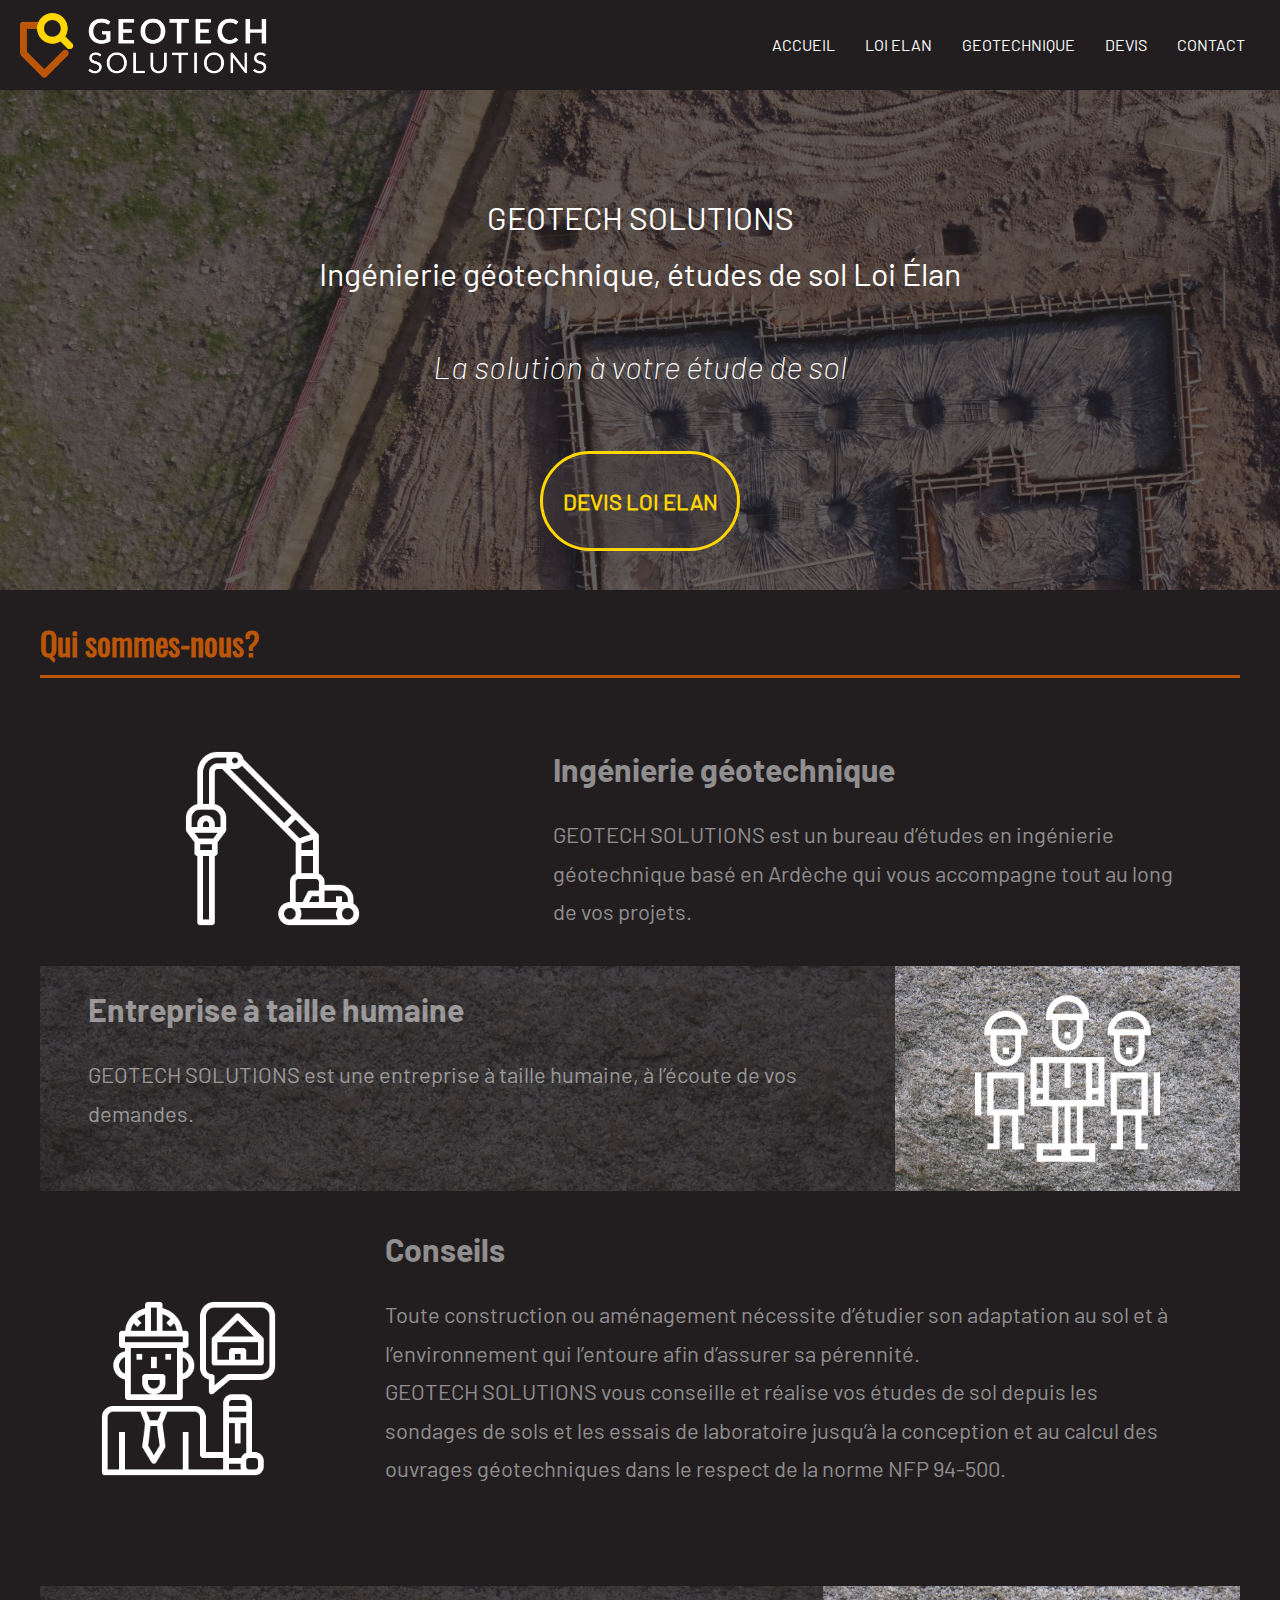
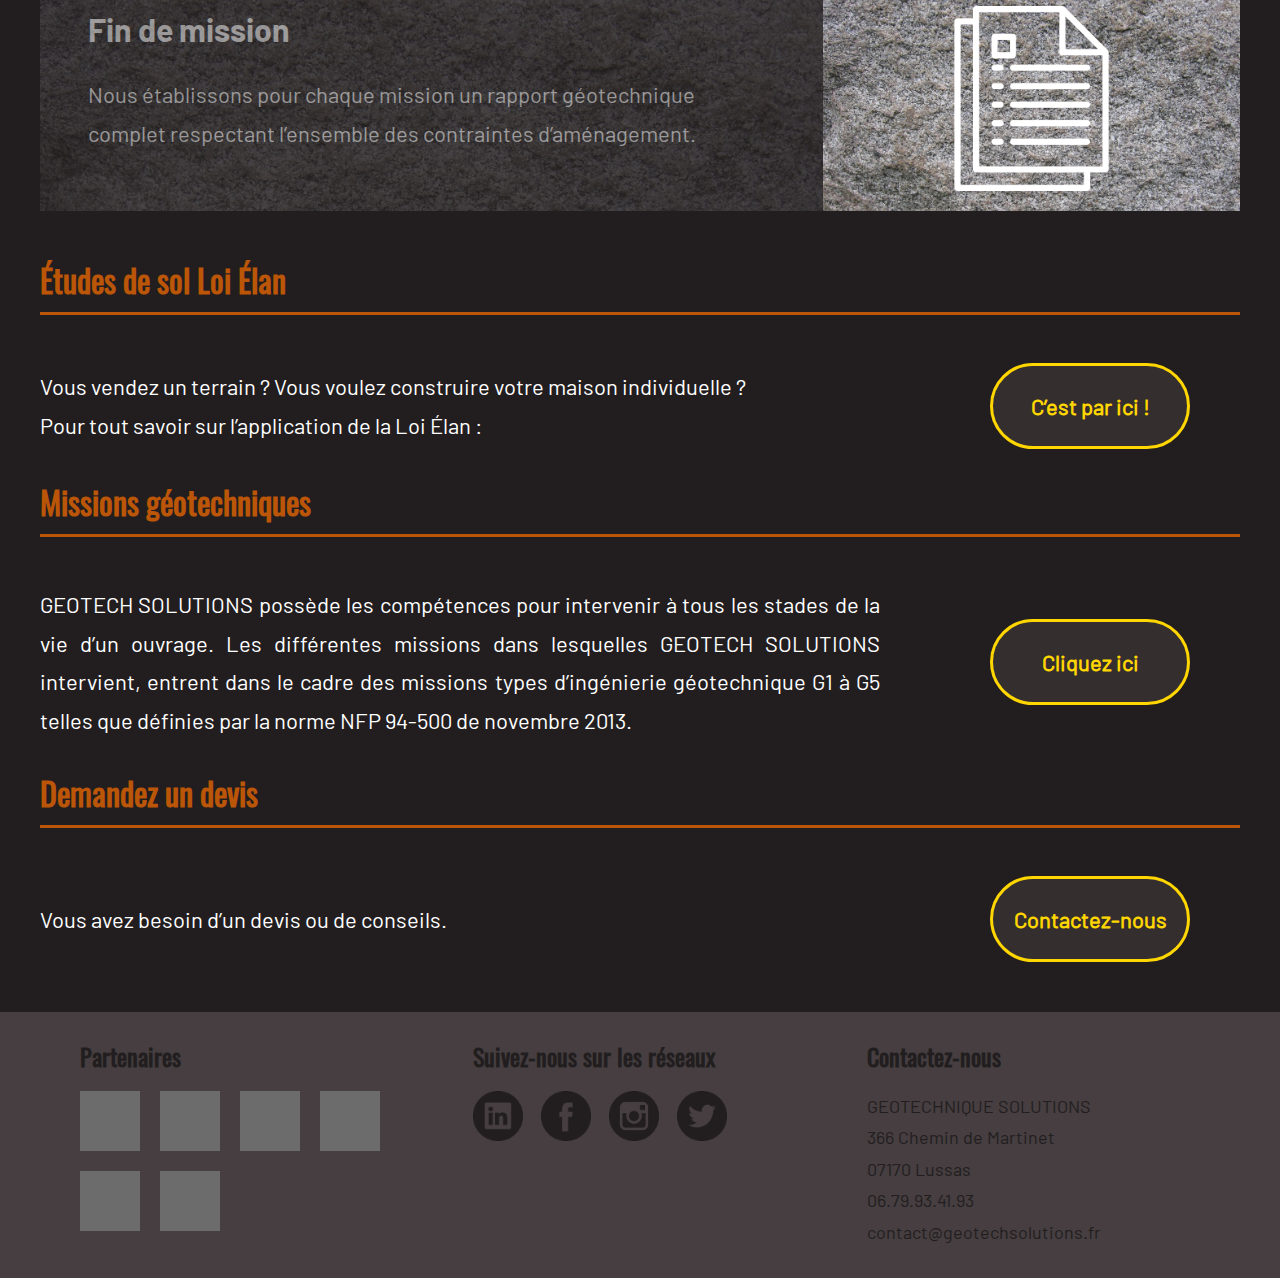
==== index.html @ 9cc326eb "Add files via upload" ====
<!DOCTYPE html>
<html lang=fr>
    <head>
        <meta charset="utf-8" />
        <title>Geotech Solutions</title>
        <link rel="shortcut icon" type="image/ico" href="images/favicon.ico"/>
        <link rel="stylesheet" type="text/css" href="css/style.css"/>
    </head>

    <body>
        <header class="header">
            <div class="header__logo">
                <a href=index.html>
                    <img src="images/logo.png" alt="Logo de la société"/>
                </a>
            </div>
            <nav class="header__menu">
                <ul>
                    <li><a href=index.html>ACCUEIL</a></li>
                    <li><a href="#">LOI ELAN</a></li>
                    <li><a href="#">GEOTECHNIQUE</a></li>
                    <li><a href=devis.html>DEVIS</a></li>
                    <li><a href=contact.html>CONTACT</a></li>
                </ul>
            </nav>
        </header>
        <div class="banniere">
            <div class="banniere__mission">GEOTECH SOLUTIONS</br>Ingénierie géotechnique, études de sol Loi Élan</div>
            <div class="banniere__slogan">
                La solution à votre étude de sol
            </div>
            <div class="banniere__CTA">
                <a href="devisparticuliers.html">
                    <p class="button">DEVIS LOI ELAN</p>
                </a>
            </div>
        </div>
        <section>
            <h1>Qui sommes-nous?</h1>
            <div class='trait'></hr></div>
            <div class="textd ligne1">
                <div class="icon1">
                    <img src="images/sondage.png" alt="icone sondage" class="icon">
                </div>
                <div class="textd__text">
                    <h2>Ingénierie géotechnique</h2>
                    <p>
                        GEOTECH SOLUTIONS est un bureau d’études en ingénierie géotechnique basé en Ardèche qui vous accompagne tout au long de vos projets.
                    </p>
                </div>
            </div>

            <div class="textg ligne2">
                <div class="icon2">
                    <img src="images/equipe.png" alt="icone équipe"/>
                </div>
                <div class="textg__text">
                    <h2>Entreprise à taille humaine</h2>
                    <p>
                        GEOTECH SOLUTIONS est une entreprise à taille humaine, à l’écoute de vos demandes.
                    </p>
                </div>
            </div>

            <div class="textd ligne3">
                <div class="icon3">
                    <img src="images/conseil.png" alt="icone ingénieur conseil"/>
                </div>
                <div class="textd__text">
                    <h2>Conseils</h2>
                    <p>Toute construction ou aménagement nécessite d’étudier son adaptation au sol et à l’environnement qui l’entoure afin d’assurer sa pérennité.<br>GEOTECH SOLUTIONS vous conseille et réalise vos études de sol depuis les sondages de sols et les essais de laboratoire jusqu’à la conception et au calcul des ouvrages géotechniques dans le respect de la norme NFP 94-500.
                    </p>
                </div>
            </div>

            <div class="textg ligne4">
                <div class="icon4">
                    <img src="images/rapport.png" alt="icone rapport"/>
                </div>
                <div class="textg__text">
                    <h2>Fin de mission</h2>
                    <p>
                        Nous établissons pour chaque mission un rapport géotechnique complet respectant l’ensemble des contraintes d’aménagement.
                    </p>
                </div>
            </div>
        </section>

        <section>
            <h1>Études de sol Loi Élan</h1>
            <div class='trait'></hr></div>
            <div class="textaccueil">
                <p>Vous vendez un terrain ? Vous voulez construire votre maison individuelle ?<br>Pour tout savoir sur l’application de la Loi Élan :</p>
                <p><span>C’est par ici !</span></p>
            </div>
        </section>

        <section>
            <h1>Missions géotechniques</h1>
            <div class='trait'></hr></div>
            <div class="textaccueil">
                <p>GEOTECH SOLUTIONS possède les compétences pour intervenir à tous les stades de la vie d’un ouvrage. Les différentes missions dans lesquelles GEOTECH SOLUTIONS intervient, entrent dans le cadre des missions types d’ingénierie géotechnique G1 à G5 telles que définies par la norme NFP 94-500 de novembre 2013.</p>
                <p><span>Cliquez ici</span></p>
            </div>
        </section>

        <section>
            <h1>Demandez un devis</h1>
            <div class='trait'></hr></div>
            <div class="textaccueil">
                <p>Vous avez besoin d’un devis ou de conseils.</p>
                <p><span>Contactez-nous </span></p>
            </div>
        </section>

        <footer>
            <div class="partenaires">
                <h3>Partenaires</h3>
                <div class="partenaires__logos">
                    <img src="images/ent.png">
                    <img src="images/ent.png">
                    <img src="images/ent.png">
                    <img src="images/ent.png">
                    <img src="images/ent.png">
                    <img src="images/ent.png">
                </div>
            </div>
            <div class="reseaux">
                <h3>Suivez-nous sur les réseaux</h3>
                <div class="reseaux__logos">
                    <img src="images/linkedin.png">
                    <img src="images/facebook.png">
                    <img src="images/instagram.png">
                    <img src="images/twitter.png">
                </div>
            </div>
            <div class="contactez">
                <h3>Contactez-nous</h3>
                <div class="contactez__text">
                    <p>GEOTECHNIQUE SOLUTIONS<br>
                        366 Chemin de Martinet<br>
                        07170 Lussas<br>
                        06.79.93.41.93<br>
                        contact@geotechsolutions.fr<br></p>
                </div>
            </div>
        </footer>

    </body>
</html>
---- css/style.css ----
* {
  box-sizing: border-box;
}

body {
  background-color: #221E1F;
  margin: 0px;
  font-size: 1.2rem;
}

section {
  width: 1200px;
  margin: auto;
}

@font-face {
  font-family: "barlow";
  src: url("../fonts/barlow-regular.eot");
  src: url("../fonts/barlow-regular.eot?#iefix") format("embedded-opentype"), url("../fonts/barlow-regular.ttf") format("truetype"), url("../fonts/barlow-regular.woff2") format("woff2");
  font-weight: normal;
  font-style: normal;
}
@font-face {
  font-family: "barlowitalic";
  src: url("../fonts/barlow-regularitalic.eot");
  src: url("../fonts/barlow-regularitalic.eot?#iefix") format("embedded-opentype"), url("../fonts/barlow-regularitalic.ttf") format("truetype"), url("../fonts/barlow-regularitalic.woff2") format("woff2");
  font-weight: normal;
  font-style: italic;
}
@font-face {
  font-family: "barlowbold";
  src: url("../fonts/barlow-bold.eot");
  src: url("../fonts/barlow-bold.eot?#iefix") format("embedded-opentype"), url("../fonts/barlow-bold.ttf") format("truetype"), url("../fonts/barlow-bold.woff2") format("woff2");
  font-weight: bold;
  font-style: normal;
}
@font-face {
  font-family: "barlowbolditalic";
  src: url("../fonts/barlow-bolditalic.eot");
  src: url("../fonts/barlow-bolditalic.eot?#iefix") format("embedded-opentype"), url("../fonts/barlow-bolditalic.ttf") format("truetype"), url("../fonts/barlow-bolditalic.woff2") format("woff2");
  font-weight: bold;
  font-style: italic;
}
@font-face {
  font-family: "barlowlight";
  src: url("../fonts/barlow-extralight.eot");
  src: url("../fonts/barlow-extralight.eot?#iefix") format("embedded-opentype"), url("../fonts/barlow-extralight.ttf") format("truetype"), url("../fonts/barlow-extralight.woff2") format("woff2");
  font-weight: lighter;
  font-style: normal;
}
@font-face {
  font-family: "barlowlightitalic";
  src: url("../fonts/barlow-extralightitalic.eot");
  src: url("../fonts/barlow-extralightitalic.eot?#iefix") format("embedded-opentype"), url("../fonts/barlow-extralightitalic.ttf") format("truetype"), url("../fonts/barlow-extralightitalic.woff2") format("woff2");
  font-weight: lighter;
  font-style: italic;
}
@font-face {
  font-family: "oswald";
  src: url("../fonts/oswald.eot");
  src: url("../fonts/oswald.eot?#iefix") format("embedded-opentype"), url("../fonts/oswald.ttf") format("truetype"), url("../fonts/oswald.woff2") format("woff2");
  font-weight: normal;
  font-style: normal;
}
body {
  font-family: "barlowlight", sans-serif;
  color: white;
  font-size: 1rem;
  font-weight: normal;
  font-style: normal;
  line-height: 175%;
}

h1 {
  font-family: "oswald", sans-serif;
  color: #BB5507;
  font-size: 2rem;
  font-weight: bold;
  font-stretch: expanded;
  line-height: 200%;
  margin-bottom: 0px;
}

h2 {
  font-family: "barlowbold", sans-serif;
  color: #fff;
  font-size: 1.5rem;
  font-weight: lighter;
  font-stretch: expanded;
  line-height: 120%;
  margin-top: 0px;
}

h3 {
  font-family: "oswald", sans-serif;
  color: #BB5507;
  font-size: 24px;
  font-weight: bold;
  font-stretch: expanded;
  line-height: 120%;
}

li {
  font-family: "barlow", sans-serif;
  color: white;
  font-size: 1rem;
  font-weight: normal;
  font-style: normal;
  line-height: 150%;
}

a {
  font-family: "barlow", sans-serif;
  color: white;
  font-size: 1rem;
  font-weight: normal;
  font-style: normal;
  line-height: 175%;
  text-decoration: none;
}

p {
  font-family: "barlow", sans-serif;
  color: white;
  font-size: 22px;
  font-weight: normal;
  font-style: normal;
  line-height: 175%;
  text-decoration: none;
  padding: 0px;
  margin: 0px;
}

.banniere__slogan {
  font-family: "barlowlightitalic", sans-serif;
  color: white;
  font-size: 32px;
  font-weight: lighter;
  line-height: 175%;
  text-decoration: none;
}

.header {
  background-color: #221E1F;
  position: fixed;
  z-index: 1;
  top: 0px;
  width: 100%;
  display: flex;
  padding: 10px 0px 0px 20px;
}
.header__logo img {
  width: 250px;
}
.header__menu {
  display: flex;
  flex: 1;
  align-items: flex-start;
}
.header__menu ul {
  padding-right: 30px;
  flex: 1;
  list-style: none;
  display: flex;
  flex-direction: row;
  justify-content: flex-end;
}
.header__menu ul li {
  padding: 5px;
  margin-left: 20px;
  text-align: center;
}
.header__menu ul li:hover {
  border-bottom: 3px solid #BB5507;
}

.nav {
  padding-right: 6rem;
  flex: 2 1 auto;
  text-align: right;
}
.nav__link {
  display: inline;
  font-size: 3rem;
  padding-left: 1.5rem;
}
.nav__link a {
  text-decoration: none;
  color: #463E40;
}
.nav__link--active {
  color: #FFD600;
}
.nav__link--active:hover {
  cursor: default;
  color: #FFD600;
}
.nav__link a:hover {
  color: white;
}

.form {
  width: 100%;
}
.form__heading {
  width: 100%;
  color: white;
  background: #BB5507;
  line-height: 5rem;
}
.form__field label {
  color: #463E40;
  display: block;
  font-size: 2rem;
  line-height: 2rem;
}
.form__field input {
  width: 100%;
  background: #FFD600;
  color: #463E40;
  font-weight: 900;
  font-style: italic;
  font-size: 2.75rem;
  background-color: #FFD600;
  color: #BB5507;
}
.form__field textarea {
  width: 100%;
  color: #BB5507;
  background: #FFD600;
  outline: none;
}

footer {
  background: #463E40;
  margin-top: 50px;
  padding: 30px 50px;
  display: flex;
}
footer h3 {
  color: #221E1F;
  margin: 0 0 20px 0;
}
footer p {
  color: #221E1F;
  font-size: 18px;
}
footer div {
  flex: 1;
}
footer .reseaux img {
  height: 50px;
  margin-right: 15px;
}

.partenaires, .reseaux, .contactez {
  padding: 0 30px;
  flex: 1;
}

.partenaires__logos {
  display: flex;
  flex-wrap: wrap;
  gap: 20px;
}
.partenaires__logos img {
  height: 60px;
}

.banniere {
  margin-top: 90px;
  background: linear-gradient(rgba(34, 30, 31, 0.7), rgba(34, 30, 31, 0.7)), url("../images/chantier1.jpeg");
  z-index: -1;
  height: 500px;
  background-size: cover;
  background-attachment: fixed;
  display: flex;
  flex-direction: column;
  align-items: center;
  justify-content: space-around;
}
.banniere__slogan {
  max-width: 1000px;
  padding: 0px 40px 0px 40px;
  text-align: center;
}
.banniere__mission {
  font-family: "barlow";
  max-width: 1000px;
  justify-content: center;
  font-size: 2rem;
  padding: 80px 40px 0px 40px;
  text-align: center;
  line-height: 175%;
}
.banniere__CTA {
  max-width: 1000px;
  font-size: 1.2rem;
  padding: 20px 50px;
}

.button {
  background-color: rgba(70, 62, 64, 0.5);
  color: #FFD600;
  font-weight: bold;
  text-align: center;
  height: 100px;
  line-height: 95px;
  width: 200px;
  border-radius: 50px;
  border: 3px solid #FFD600;
  transform: scale(1);
  transition: all 200ms;
}
.button:hover {
  transform: scale(1.1);
  background-color: rgba(255, 214, 0, 0.5);
  color: white;
}

.trait {
  border-top: 3px solid #BB5507;
  margin-bottom: 48px;
}

.textd {
  display: flex;
  align-items: stretch;
}
.textd div {
  border-bottom: 15px solid #221E1F;
}
.textd__text {
  background: linear-gradient(rgba(34, 30, 31, 0.8), rgba(34, 30, 31, 0.8)), url("../images/roche5.jpeg");
  background-size: cover;
  flex: 1;
  padding: 24px 48px;
  transition: all 800ms;
}
.textd__text h2 {
  font-size: 32px;
  color: rgba(255, 255, 255, 0.5);
  transition: all 800ms;
}
.textd__text p {
  color: rgba(255, 255, 255, 0.5);
  transition: all 800ms;
}

.textg {
  display: flex;
  flex-direction: row-reverse;
  justify-content: stretch;
}
.textg div {
  border-bottom: 15px solid #221E1F;
}
.textg__text {
  background: linear-gradient(rgba(34, 30, 31, 0.8), rgba(34, 30, 31, 0.8)), url("../images/roche1.jpeg");
  background-size: cover;
  flex: 1;
  padding: 24px 48px;
  transition: all 800ms;
}
.textg__text h2 {
  font-size: 32px;
  color: rgba(255, 255, 255, 0.5);
  transition: all 800ms;
}
.textg__text p {
  color: rgba(255, 255, 255, 0.5);
  transition: all 800ms;
}

.ligne1 {
  height: 240px;
  transition: all 800ms;
}
.ligne1 .icon1 {
  background-image: url("../images/roche5.jpeg");
  background-size: cover;
  height: 240px;
  margin-bottom: -8px;
  padding: 0 10%;
  transition: all 800ms;
}
.ligne1 .icon1 img {
  height: 100%;
  padding: 20px;
  transition: all 800ms;
}
.ligne1:hover {
  height: 300px;
}
.ligne1:hover h2 {
  color: white;
  font-size: 50px;
}
.ligne1:hover p {
  color: white;
}
.ligne1:hover .icon1 {
  height: 300px;
  padding: 0 5%;
}
.ligne1:hover .icon1 img {
  padding: 50px;
}

.ligne2 {
  height: 240px;
  transition: all 800ms;
}
.ligne2 .icon2 {
  background-image: url("../images/roche1.jpeg");
  background-size: cover;
  height: 240px;
  margin-bottom: -8px;
  padding: 0 5%;
  transition: all 800ms;
}
.ligne2 .icon2 img {
  height: 100%;
  padding: 20px;
  transition: all 800ms;
}
.ligne2:hover {
  height: 280px;
}
.ligne2:hover h2 {
  color: white;
  font-size: 50px;
}
.ligne2:hover p {
  color: white;
}
.ligne2:hover .icon2 {
  padding: 0;
  height: 280px;
}
.ligne2:hover .icon2 img {
  padding: 40px;
}

.ligne3 {
  height: 380px;
}
.ligne3 .icon3 {
  background-image: url("../images/roche5.jpeg");
  background-size: cover;
  height: 380px;
  margin-bottom: -8px;
  padding: 0 3%;
  transition: all 1200ms;
}
.ligne3 .icon3 img {
  height: 100%;
  padding: 90px 20px;
}
.ligne3:hover h2 {
  color: white;
  font-size: 50px;
}
.ligne3:hover p {
  color: white;
}
.ligne3:hover .icon3 {
  padding: 0;
}

.ligne4 {
  height: 240px;
  transition: all 800ms;
}
.ligne4 .icon4 {
  background-image: url("../images/roche1.jpeg");
  background-size: cover;
  height: 240px;
  margin-bottom: -8px;
  padding: 0 8%;
  transition: all 800ms;
}
.ligne4 .icon4 img {
  height: 100%;
  padding: 20px;
  transition: all 800ms;
}
.ligne4:hover {
  height: 280px;
}
.ligne4:hover h2 {
  color: white;
  font-size: 50px;
}
.ligne4:hover p {
  color: white;
}
.ligne4:hover .icon4 {
  padding: 0;
  height: 280px;
}
.ligne4:hover .icon4 img {
  padding: 40px;
}

section span {
  display: block;
  margin: 0 50px;
  background-color: rgba(70, 62, 64, 0.5);
  color: #FFD600;
  font-weight: bold;
  text-align: center;
  line-height: 80px;
  width: 200px;
  border-radius: 50px;
  border: 3px solid #FFD600;
  transform: scale(1);
  transition: all 200ms;
}
section span:hover {
  transform: scale(1.1);
  background-color: rgba(255, 214, 0, 0.5);
  color: white;
}

.textaccueil {
  display: flex;
  justify-content: space-between;
  align-items: center;
}
.textaccueil p {
  max-width: 70%;
  text-align: justify;
}

.devis {
  margin-top: 120px;
}

.form div {
  background-color: #463E40;
  border-radius: 50px;
  padding: 20px;
  width: 760px;
}

.choix {
  display: flex;
  text-align: center;
  justify-content: space-between;
}
.choix__btn1 {
  display: flex;
  flex-direction: column;
  align-items: center;
  justify-content: space-between;
  width: 350px;
  height: 200px;
  padding: 10px;
}
.choix__btn2 {
  display: flex;
  flex-direction: column;
  justify-content: space-between;
  align-items: center;
  width: 350px;
  padding: 10px;
}

.contact {
  margin-top: 120px;
}

.carte {
  display: flex;
}
.carte__qr {
  height: 250px;
}
.carte__qr p {
  font-size: 0.8rem;
}
.carte__qr a {
  height: 150px;
}
.carte__qr a img {
  max-height: 100%;
}
.carte__text h2 {
  margin: 20px 0px 0px 0px;
}

/*# sourceMappingURL=style.css.map */
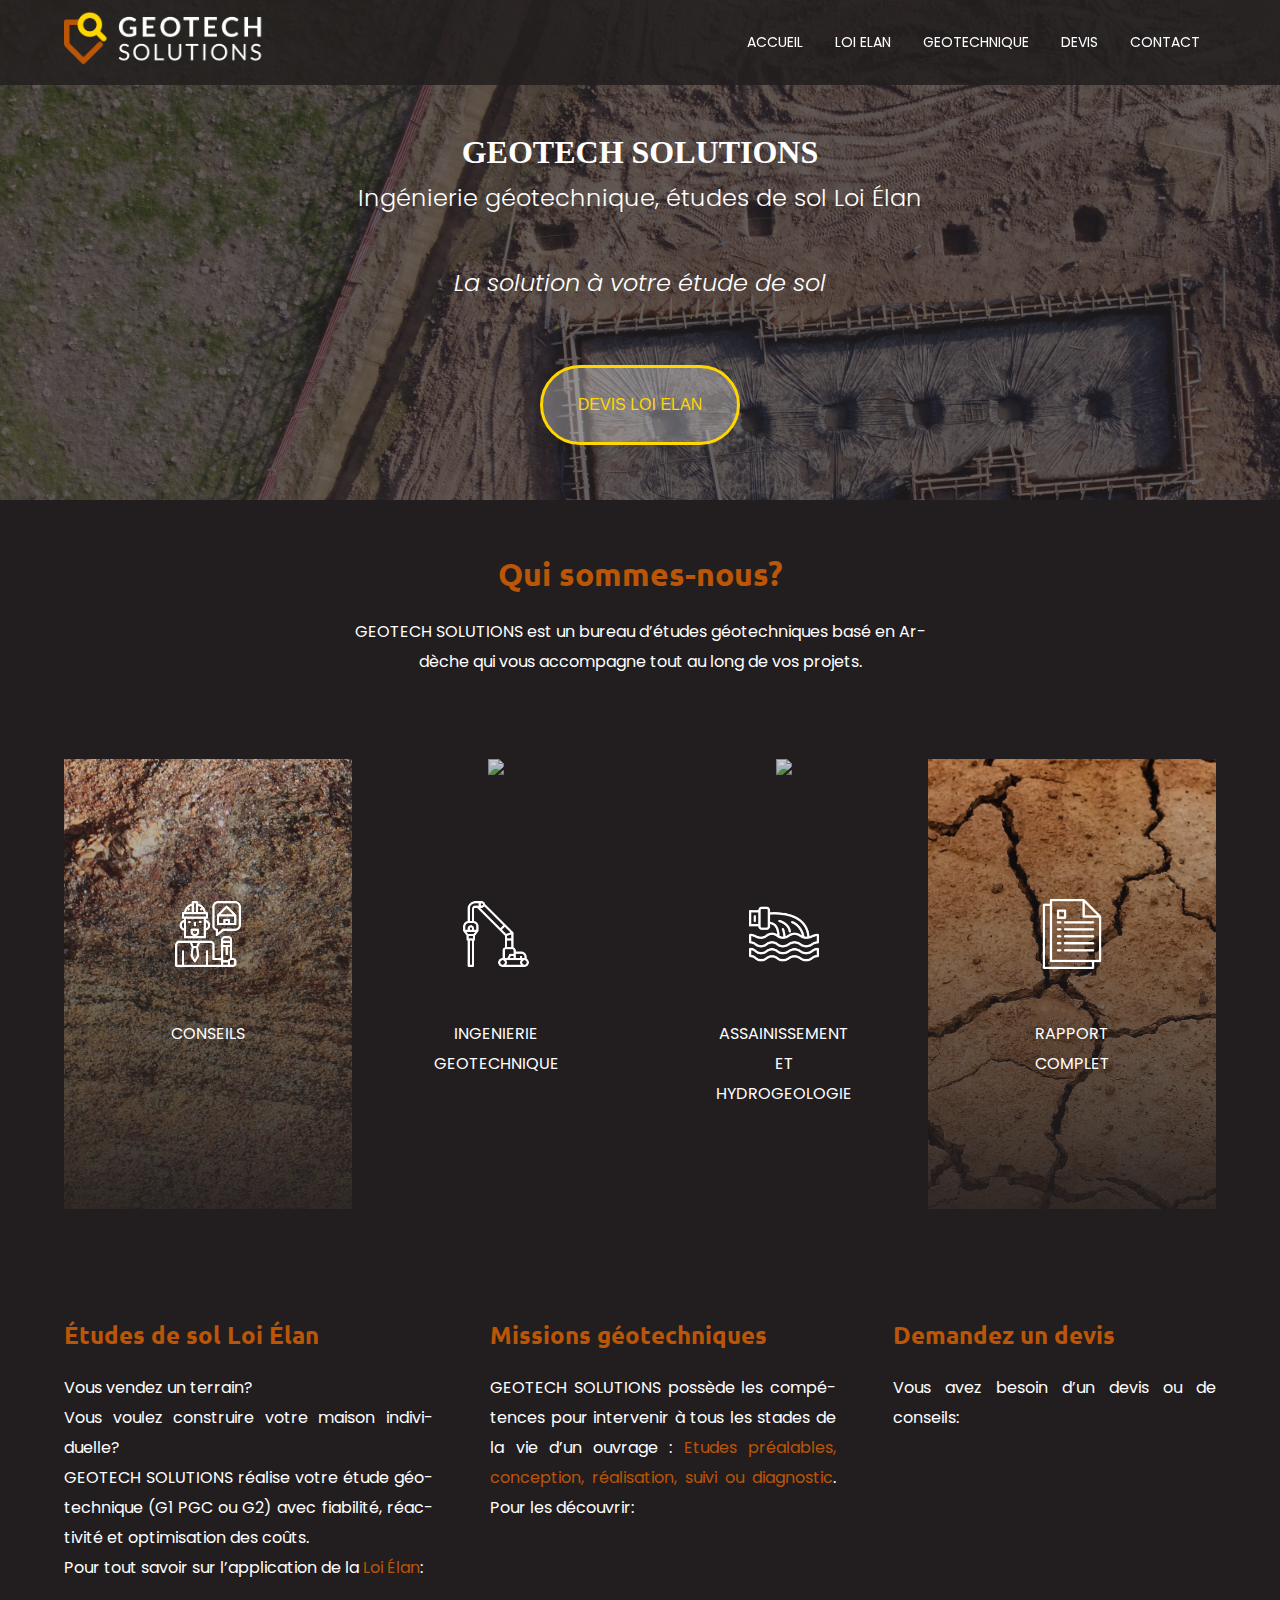
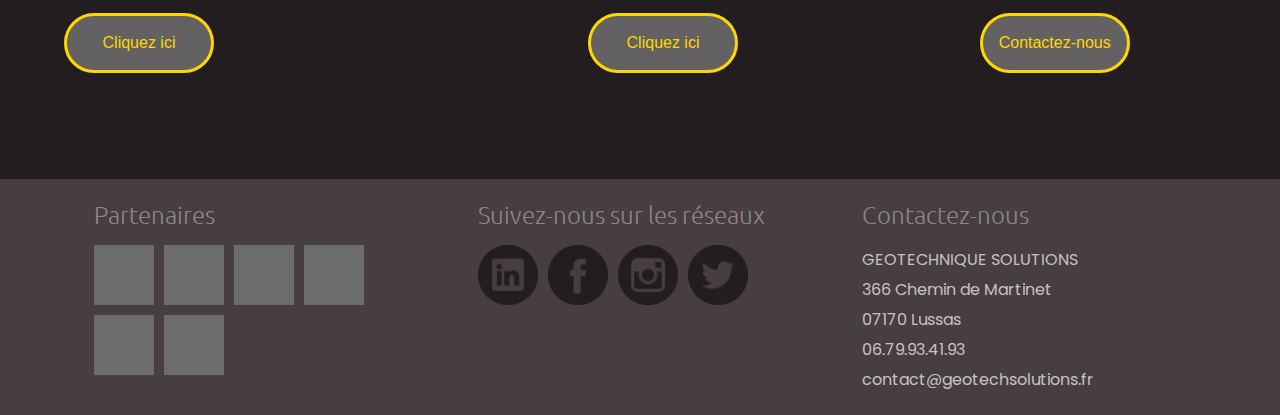
==== commit 1255aeb7: "Add files via upload" ====
--- a/index.html
+++ b/index.html
@@ -5,144 +5,116 @@
         <title>Geotech Solutions</title>
         <link rel="shortcut icon" type="image/ico" href="images/favicon.ico"/>
         <link rel="stylesheet" type="text/css" href="css/style.css"/>
+        <link rel="preconnect" href="https://fonts.googleapis.com">
+        <link rel="preconnect" href="https://fonts.gstatic.com" crossorigin>
+        <link href="https://fonts.googleapis.com/css2?family=Poppins:ital,wght@0,100;0,400;0,700;1,100;1,400;1,700&family=Ubuntu:wght@300;700&display=swap" rel="stylesheet">
     </head>
 
     <body>
-        <header class="header">
-            <div class="header__logo">
-                <a href=index.html>
-                    <img src="images/logo.png" alt="Logo de la société"/>
-                </a>
-            </div>
-            <nav class="header__menu">
+        <header>
+            <a href="index.html">
+                <img src="images/logo.png" alt="Logo de la société"/>
+            </a>
+            <nav>
                 <ul>
                     <li><a href=index.html>ACCUEIL</a></li>
-                    <li><a href="#">LOI ELAN</a></li>
+                    <li><a href="loi_elan.html">LOI ELAN</a></li>
                     <li><a href="#">GEOTECHNIQUE</a></li>
                     <li><a href=devis.html>DEVIS</a></li>
                     <li><a href=contact.html>CONTACT</a></li>
                 </ul>
             </nav>
         </header>
-        <div class="banniere">
-            <div class="banniere__mission">GEOTECH SOLUTIONS</br>Ingénierie géotechnique, études de sol Loi Élan</div>
-            <div class="banniere__slogan">
-                La solution à votre étude de sol
-            </div>
-            <div class="banniere__CTA">
-                <a href="devisparticuliers.html">
-                    <p class="button">DEVIS LOI ELAN</p>
-                </a>
-            </div>
-        </div>
-        <section>
+        
+        <section class="banniere">
+            <p>GEOTECH SOLUTIONS</p>
+            <p>Ingénierie géotechnique, études de sol Loi Élan</p>
+            <p>La solution à votre étude de sol</p>
+            <a href="devisparticuliers.html">
+                <button>DEVIS LOI ELAN</button>
+            </a>
+        </section>
+
+        <section class="presentation">
             <h1>Qui sommes-nous?</h1>
-            <div class='trait'></hr></div>
-            <div class="textd ligne1">
-                <div class="icon1">
-                    <img src="images/sondage.png" alt="icone sondage" class="icon">
+            <p>GEOTECH SOLUTIONS est un bureau d’études géotechniques basé en Ardèche qui vous accompagne tout au long de vos projets.</p>
+            <div class="cards">
+                <div>
+                    <img src="images/roche1.jpeg">
+                    <p>Entreprise à taille humaine, jeune et dynamique, GEOTECH SOLUTIONS est à l’écoute de vos demandes. Nous vous conseillons et réalisons vos études de sol assurant la pérennité de votre ouvrage</p>
+                    <p>CONSEILS</p>
+                    <img src="images/conseil.png">
                 </div>
-                <div class="textd__text">
-                    <h2>Ingénierie géotechnique</h2>
-                    <p>
-                        GEOTECH SOLUTIONS est un bureau d’études en ingénierie géotechnique basé en Ardèche qui vous accompagne tout au long de vos projets.
-                    </p>
+
+                <div>
+                    <img src="images/roche2.jpeg">
+                    <p>Nous effectuons les sondages (pénétrométriques, pressiométriques, géologiques, etc.), les essais de laboratoire (granulométrie, Valeur au bleu, etc.), et dimensionnons vos ouvrages géotechniques dans le respect de la norme NFP 94-500. </p>
+                    <p>INGENIERIE GEOTECHNIQUE</p>
+                    <img src="images/sondage.png">
                 </div>
-            </div>
 
-            <div class="textg ligne2">
-                <div class="icon2">
-                    <img src="images/equipe.png" alt="icone équipe"/>
+                <div>
+                    <img src="images/roche3.jpeg">
+                    <p>Nous réalisons également les dimensionnement des filières d’assainissement non autonome (ANC) et les études d’hydrogéologie.</p>
+                    <img src="images/assainissement.png">
+                    <p>ASSAINISSEMENT ET HYDROGEOLOGIE</p>
                 </div>
-                <div class="textg__text">
-                    <h2>Entreprise à taille humaine</h2>
-                    <p>
-                        GEOTECH SOLUTIONS est une entreprise à taille humaine, à l’écoute de vos demandes.
-                    </p>
-                </div>
-            </div>
 
-            <div class="textd ligne3">
-                <div class="icon3">
-                    <img src="images/conseil.png" alt="icone ingénieur conseil"/>
-                </div>
-                <div class="textd__text">
-                    <h2>Conseils</h2>
-                    <p>Toute construction ou aménagement nécessite d’étudier son adaptation au sol et à l’environnement qui l’entoure afin d’assurer sa pérennité.<br>GEOTECH SOLUTIONS vous conseille et réalise vos études de sol depuis les sondages de sols et les essais de laboratoire jusqu’à la conception et au calcul des ouvrages géotechniques dans le respect de la norme NFP 94-500.
-                    </p>
-                </div>
-            </div>
-
-            <div class="textg ligne4">
-                <div class="icon4">
-                    <img src="images/rapport.png" alt="icone rapport"/>
-                </div>
-                <div class="textg__text">
-                    <h2>Fin de mission</h2>
-                    <p>
-                        Nous établissons pour chaque mission un rapport géotechnique complet respectant l’ensemble des contraintes d’aménagement.
-                    </p>
+                <div>
+                    <img class="bg" src="images/roche4.jpeg">
+                    <p>Pour chaque mission, votre interlocuteur dédié établira un rapport géotechnique personnalisé et complet.</p>
+                    <p>RAPPORT COMPLET</p>
+                    <img src="images/rapport.png">
                 </div>
             </div>
         </section>
+            
+        <section class="details">
+            <div>
+                <h1>Études de sol Loi Élan</h1>
+                <p>Vous vendez un terrain?<br>Vous voulez construire votre maison individuelle?<br>GEOTECH SOLUTIONS réalise votre étude géotechnique (G1 PGC ou G2) avec fiabilité, réactivité et optimisation des coûts.<br>Pour tout savoir sur l’application de la <strong>Loi Élan</strong>:</p>
+                <a href="loi_elan.html"><button>Cliquez ici</button></a>
+            </div>
 
-        <section>
-            <h1>Études de sol Loi Élan</h1>
-            <div class='trait'></hr></div>
-            <div class="textaccueil">
-                <p>Vous vendez un terrain ? Vous voulez construire votre maison individuelle ?<br>Pour tout savoir sur l’application de la Loi Élan :</p>
-                <p><span>C’est par ici !</span></p>
+            <div>
+                <h1>Missions géotechniques</h1>
+                <p>GEOTECH SOLUTIONS possède les compétences pour intervenir à tous les stades de la vie d’un ouvrage : <strong>Etudes préalables, conception, réalisation, suivi ou diagnostic</strong>. Pour les découvrir:</p>
+                <button>Cliquez ici</button>
             </div>
+
+            <div>
+                <h1>Demandez un devis</h1>
+                <p>Vous avez besoin d’un devis ou de conseils:</p>
+                <button>Contactez-nous</button>
+            </div>
+            
         </section>
-
-        <section>
-            <h1>Missions géotechniques</h1>
-            <div class='trait'></hr></div>
-            <div class="textaccueil">
-                <p>GEOTECH SOLUTIONS possède les compétences pour intervenir à tous les stades de la vie d’un ouvrage. Les différentes missions dans lesquelles GEOTECH SOLUTIONS intervient, entrent dans le cadre des missions types d’ingénierie géotechnique G1 à G5 telles que définies par la norme NFP 94-500 de novembre 2013.</p>
-                <p><span>Cliquez ici</span></p>
-            </div>
-        </section>
-
-        <section>
-            <h1>Demandez un devis</h1>
-            <div class='trait'></hr></div>
-            <div class="textaccueil">
-                <p>Vous avez besoin d’un devis ou de conseils.</p>
-                <p><span>Contactez-nous </span></p>
-            </div>
-        </section>
+        </span>
 
         <footer>
-            <div class="partenaires">
+            <div>
                 <h3>Partenaires</h3>
-                <div class="partenaires__logos">
-                    <img src="images/ent.png">
-                    <img src="images/ent.png">
-                    <img src="images/ent.png">
-                    <img src="images/ent.png">
-                    <img src="images/ent.png">
-                    <img src="images/ent.png">
-                </div>
+                <img src="images/ent.png">
+                <img src="images/ent.png">
+                <img src="images/ent.png">
+                <img src="images/ent.png">
+                <img src="images/ent.png">
+                <img src="images/ent.png">
             </div>
-            <div class="reseaux">
+            <div>
                 <h3>Suivez-nous sur les réseaux</h3>
-                <div class="reseaux__logos">
-                    <img src="images/linkedin.png">
-                    <img src="images/facebook.png">
-                    <img src="images/instagram.png">
-                    <img src="images/twitter.png">
-                </div>
+                <img src="images/linkedin.png">
+                <img src="images/facebook.png">
+                <img src="images/instagram.png">
+                <img src="images/twitter.png">
             </div>
-            <div class="contactez">
+            <div>
                 <h3>Contactez-nous</h3>
-                <div class="contactez__text">
-                    <p>GEOTECHNIQUE SOLUTIONS<br>
-                        366 Chemin de Martinet<br>
-                        07170 Lussas<br>
-                        06.79.93.41.93<br>
-                        contact@geotechsolutions.fr<br></p>
-                </div>
+                <p>GEOTECHNIQUE SOLUTIONS<br>
+                    366 Chemin de Martinet<br>
+                    07170 Lussas<br>
+                    06.79.93.41.93<br>
+                    contact@geotechsolutions.fr<br></p>
             </div>
         </footer>
 
--- a/css/style.css
+++ b/css/style.css
@@ -1,16 +1,11 @@
 * {
   box-sizing: border-box;
+  margin: 0;
+  padding: 0;
 }
 
 body {
   background-color: #221E1F;
-  margin: 0px;
-  font-size: 1.2rem;
-}
-
-section {
-  width: 1200px;
-  margin: auto;
 }
 
 @font-face {
@@ -63,140 +58,121 @@
   font-style: normal;
 }
 body {
-  font-family: "barlowlight", sans-serif;
-  color: white;
-  font-size: 1rem;
-  font-weight: normal;
-  font-style: normal;
-  line-height: 175%;
+  font-family: "Poppins", sans-serif;
+  color: #fff;
+  font-size: 16px;
+  font-weight: 400;
+  line-height: 30px;
 }
 
 h1 {
-  font-family: "oswald", sans-serif;
+  font-family: "Ubuntu", sans-serif;
   color: #BB5507;
-  font-size: 2rem;
+  font-size: 32px;
   font-weight: bold;
-  font-stretch: expanded;
-  line-height: 200%;
-  margin-bottom: 0px;
+  padding-bottom: 24px;
+  line-height: 115%;
 }
 
 h2 {
-  font-family: "barlowbold", sans-serif;
-  color: #fff;
-  font-size: 1.5rem;
-  font-weight: lighter;
-  font-stretch: expanded;
-  line-height: 120%;
-  margin-top: 0px;
+  font-family: "Poppins", sans-serif;
+  color: #BB5507;
+  font-weight: 500;
+  font-size: 20px;
+  padding: 0 0 24px 24px;
 }
 
 h3 {
-  font-family: "oswald", sans-serif;
+  font-family: "Ubuntu", sans-serif;
   color: #BB5507;
   font-size: 24px;
-  font-weight: bold;
-  font-stretch: expanded;
-  line-height: 120%;
-}
-
-li {
-  font-family: "barlow", sans-serif;
-  color: white;
-  font-size: 1rem;
-  font-weight: normal;
+  font-weight: 300;
+  padding-bottom: 16px;
+}
+
+a {
+  color: #FFD600;
+  text-decoration: none;
+}
+
+ul {
+  list-style: none;
+}
+
+strong, em {
+  color: #BB5507;
+  font-weight: 400;
   font-style: normal;
-  line-height: 150%;
-}
-
-a {
-  font-family: "barlow", sans-serif;
-  color: white;
-  font-size: 1rem;
-  font-weight: normal;
-  font-style: normal;
-  line-height: 175%;
-  text-decoration: none;
 }
 
 p {
-  font-family: "barlow", sans-serif;
-  color: white;
-  font-size: 22px;
-  font-weight: normal;
-  font-style: normal;
-  line-height: 175%;
-  text-decoration: none;
-  padding: 0px;
-  margin: 0px;
-}
-
-.banniere__slogan {
-  font-family: "barlowlightitalic", sans-serif;
-  color: white;
-  font-size: 32px;
-  font-weight: lighter;
-  line-height: 175%;
-  text-decoration: none;
-}
-
-.header {
-  background-color: #221E1F;
+  hyphens: auto;
+  text-align: justify;
+}
+
+.color2 {
+  color: #FFD600;
+}
+
+button {
+  font-size: 16px;
+  background-color: rgba(255, 255, 255, 0.3);
+  color: #FFD600;
+  text-align: center;
+  height: 80px;
+  width: 200px;
+  margin: auto;
+  border-radius: 50px;
+  border: 3px solid #FFD600;
+  transform: scale(1);
+  transition: all 200ms;
+}
+button:hover {
+  transform: scale(1.1);
+  background-color: rgba(255, 214, 0, 0.5);
+  color: #fff;
+  cursor: pointer;
+}
+
+header {
+  background-color: rgba(34, 30, 31, 0.85);
   position: fixed;
   z-index: 1;
-  top: 0px;
-  width: 100%;
-  display: flex;
-  padding: 10px 0px 0px 20px;
-}
-.header__logo img {
-  width: 250px;
-}
-.header__menu {
+  width: 100%;
+  display: flex;
+  justify-content: center;
+  padding: 0 5%;
+}
+header a {
+  width: 200px;
+  padding: 10px 0;
+  color: inherit;
+}
+header a img {
+  width: 100%;
+}
+header nav {
   display: flex;
   flex: 1;
-  align-items: flex-start;
-}
-.header__menu ul {
-  padding-right: 30px;
-  flex: 1;
-  list-style: none;
-  display: flex;
-  flex-direction: row;
   justify-content: flex-end;
-}
-.header__menu ul li {
-  padding: 5px;
-  margin-left: 20px;
-  text-align: center;
-}
-.header__menu ul li:hover {
-  border-bottom: 3px solid #BB5507;
-}
-
-.nav {
-  padding-right: 6rem;
-  flex: 2 1 auto;
-  text-align: right;
-}
-.nav__link {
-  display: inline;
-  font-size: 3rem;
-  padding-left: 1.5rem;
-}
-.nav__link a {
-  text-decoration: none;
-  color: #463E40;
-}
-.nav__link--active {
+  max-width: 1240px;
+}
+header nav ul {
+  display: flex;
+}
+header nav ul li {
+  font-size: 14px;
+  padding: 0 16px;
+  transition: all 200ms;
+}
+header nav ul li:hover {
+  background-color: rgba(255, 255, 255, 0.3);
   color: #FFD600;
 }
-.nav__link--active:hover {
-  cursor: default;
-  color: #FFD600;
-}
-.nav__link a:hover {
-  color: white;
+header nav a {
+  position: relative;
+  top: 27px;
+  padding: 32px 0;
 }
 
 .form {
@@ -234,303 +210,299 @@
 footer {
   background: #463E40;
   margin-top: 50px;
-  padding: 30px 50px;
-  display: flex;
-}
-footer h3 {
-  color: #221E1F;
-  margin: 0 0 20px 0;
-}
-footer p {
-  color: #221E1F;
-  font-size: 18px;
+  display: flex;
+  justify-content: center;
+  padding: 20px 5%;
+  color: rgba(255, 255, 255, 0.7);
 }
 footer div {
   flex: 1;
-}
-footer .reseaux img {
-  height: 50px;
-  margin-right: 15px;
-}
-
-.partenaires, .reseaux, .contactez {
+  max-width: 480px;
   padding: 0 30px;
-  flex: 1;
-}
-
-.partenaires__logos {
   display: flex;
   flex-wrap: wrap;
-  gap: 20px;
-}
-.partenaires__logos img {
+  align-content: flex-start;
+}
+footer h3 {
+  width: 100%;
+  color: rgba(255, 255, 255, 0.4);
+}
+footer img {
   height: 60px;
+  margin: 0 10px 10px 0;
 }
 
 .banniere {
-  margin-top: 90px;
   background: linear-gradient(rgba(34, 30, 31, 0.7), rgba(34, 30, 31, 0.7)), url("../images/chantier1.jpeg");
-  z-index: -1;
   height: 500px;
   background-size: cover;
   background-attachment: fixed;
+  line-height: 45px;
+  text-align: center;
+  padding: 130px 5% 20px 5%;
+}
+.banniere p:first-of-type {
+  font-family: "Lato";
+  font-weight: 700;
+  font-size: 32px;
+}
+.banniere p {
+  font-size: 24px;
+  font-weight: 300;
+  text-align: center;
+}
+.banniere p:last-of-type {
+  font-style: italic;
+  padding: 40px 0 60px 0;
+}
+
+.presentation, .details {
+  padding: 56px 0;
+  width: 90%;
+  margin: auto;
+  max-width: 1440px;
+}
+.presentation > h1, .details > h1 {
+  width: 100%;
+  text-align: center;
+}
+.presentation > p, .details > p {
+  width: 100%;
+  padding: 0 25% 5% 25%;
+  text-align: center;
+}
+
+.cards {
+  display: flex;
+  width: 100%;
+  height: 450px;
+  position: relative;
+  margin-top: 25px;
+}
+.cards div {
   display: flex;
   flex-direction: column;
   align-items: center;
-  justify-content: space-around;
-}
-.banniere__slogan {
-  max-width: 1000px;
-  padding: 0px 40px 0px 40px;
-  text-align: center;
-}
-.banniere__mission {
-  font-family: "barlow";
-  max-width: 1000px;
+  width: 20%;
+  flex-grow: 1;
+  overflow: hidden;
+  transition: all 800ms;
+  position: relative;
+}
+.cards div:nth-of-type(1):hover {
+  width: 40%;
+}
+.cards div:nth-of-type(2):hover {
+  width: 45%;
+}
+.cards div:nth-of-type(3):hover {
+  width: 28%;
+}
+.cards div:nth-of-type(4):hover {
+  width: 28%;
+}
+.cards div:hover img:last-of-type {
+  top: 45px;
+}
+.cards div:hover p:last-of-type {
+  top: 135px;
+}
+.cards div:hover p:first-of-type {
+  padding: 220px 10% 20px 10%;
+}
+.cards div:not(:hover) p:first-of-type {
+  color: transparent;
+}
+.cards div img:first-of-type {
+  object-fit: cover;
+  min-height: 200%;
+}
+.cards div img:last-of-type {
+  position: absolute;
+  width: 70px;
+  top: 140px;
+  transition: all 800ms;
+}
+.cards div p:first-of-type {
+  position: absolute;
+  left: 0;
+  text-align: left;
+  width: 100%;
+  height: 100%;
+  padding: 450px 10% 20px 10%;
+  background: linear-gradient(to bottom, rgba(34, 30, 31, 0.2), rgba(34, 30, 31, 0.6), rgba(34, 30, 31, 0.95));
+  transition: padding 800ms 300ms;
+}
+.cards div p:last-of-type {
+  position: absolute;
+  text-align: center;
+  top: 260px;
+  width: 150px;
+  transition: all 800ms;
+}
+
+.details {
+  display: flex;
+  justify-content: space-between;
+}
+.details div {
+  display: flex;
+  flex-direction: column;
+}
+.details div:nth-of-type(1) {
+  width: 32%;
+}
+.details div:nth-of-type(2) {
+  width: 30%;
+}
+.details div:nth-of-type(3) {
+  width: 28%;
+}
+.details h1 {
+  font-size: 24px;
+}
+.details p {
+  flex: 1;
+  margin-bottom: 30px;
+}
+.details button {
+  height: 60px;
+  width: 150px;
+}
+
+.loi_elan {
+  display: flex;
+  flex-wrap: wrap;
+  max-width: 1440px;
+  margin: auto;
+}
+.loi_elan div {
+  position: relative;
+  top: 100px;
+  width: 100%;
+  display: flex;
+  flex-wrap: wrap;
+}
+.loi_elan ul {
+  list-style: inside;
+  padding-left: 24px;
+}
+.loi_elan ul ul {
+  list-style: circle inside;
+}
+.loi_elan .explanation {
+  padding: 50px 5%;
+  justify-content: space-between;
+}
+.loi_elan .explanation img {
+  float: left;
+  width: 80px;
+  height: 80px;
+  margin: 0 30px 10px 0;
+}
+.loi_elan .explanation h1 {
+  width: 92%;
+}
+.loi_elan .explanation p {
+  width: 46.67%;
+}
+.loi_elan .explanation a {
+  display: flex;
   justify-content: center;
-  font-size: 2rem;
-  padding: 80px 40px 0px 40px;
-  text-align: center;
-  line-height: 175%;
-}
-.banniere__CTA {
-  max-width: 1000px;
-  font-size: 1.2rem;
-  padding: 20px 50px;
-}
-
-.button {
-  background-color: rgba(70, 62, 64, 0.5);
-  color: #FFD600;
-  font-weight: bold;
-  text-align: center;
-  height: 100px;
-  line-height: 95px;
-  width: 200px;
+  margin: 20px 0;
+}
+.loi_elan .explanation:nth-of-type(2n-1) {
+  padding-left: 53%;
+}
+.loi_elan .explanation:nth-of-type(2n-1) p {
+  width: 100%;
+}
+.loi_elan .explanation:nth-of-type(2n-1) h1 {
+  padding: 40px 0 24px 100px;
+}
+.loi_elan .explanation:nth-of-type(2n-1) img {
+  position: absolute;
+  top: 42px;
+  left: 53%;
+}
+.loi_elan .explanation:nth-of-type(1) {
+  background: linear-gradient(to right, rgba(34, 30, 31, 0.2) 0%, rgba(34, 30, 31, 0.9) 40%, rgba(34, 30, 31, 0.98) 100%), url("../images/photoplan.jpg");
+  background-size: cover;
+  background-repeat: no-repeat;
+}
+.loi_elan .explanation:nth-of-type(3) {
+  background: linear-gradient(to right, rgba(34, 30, 31, 0.2) 0%, rgba(34, 30, 31, 0.9) 40%, rgba(34, 30, 31, 0.98) 100%), url("../images/project.jpg");
+  background-size: cover;
+  background-repeat: no-repeat;
+}
+.loi_elan .explanation:nth-of-type(3) a {
+  display: inline;
+  margin: 0;
+}
+.loi_elan .explanation:nth-of-type(4) {
+  padding: 50px 3% 50px 5%;
+}
+.loi_elan .explanation:nth-of-type(4) p {
+  width: 45.65%;
+  padding-top: 30px;
+}
+.loi_elan .explanation:nth-of-type(4) p:last-of-type {
+  border: 3px solid #FFD600;
+  padding: 30px 2%;
+  width: 50%;
+}
+.loi_elan > div:last-of-type {
+  margin-bottom: 100px;
+}
+
+.collapse {
+  background-color: #463E40;
   border-radius: 50px;
-  border: 3px solid #FFD600;
-  transform: scale(1);
-  transition: all 200ms;
-}
-.button:hover {
-  transform: scale(1.1);
-  background-color: rgba(255, 214, 0, 0.5);
-  color: white;
-}
-
-.trait {
-  border-top: 3px solid #BB5507;
-  margin-bottom: 48px;
-}
-
-.textd {
-  display: flex;
-  align-items: stretch;
-}
-.textd div {
-  border-bottom: 15px solid #221E1F;
-}
-.textd__text {
-  background: linear-gradient(rgba(34, 30, 31, 0.8), rgba(34, 30, 31, 0.8)), url("../images/roche5.jpeg");
-  background-size: cover;
-  flex: 1;
-  padding: 24px 48px;
-  transition: all 800ms;
-}
-.textd__text h2 {
-  font-size: 32px;
-  color: rgba(255, 255, 255, 0.5);
-  transition: all 800ms;
-}
-.textd__text p {
-  color: rgba(255, 255, 255, 0.5);
-  transition: all 800ms;
-}
-
-.textg {
-  display: flex;
-  flex-direction: row-reverse;
-  justify-content: stretch;
-}
-.textg div {
-  border-bottom: 15px solid #221E1F;
-}
-.textg__text {
-  background: linear-gradient(rgba(34, 30, 31, 0.8), rgba(34, 30, 31, 0.8)), url("../images/roche1.jpeg");
-  background-size: cover;
-  flex: 1;
-  padding: 24px 48px;
-  transition: all 800ms;
-}
-.textg__text h2 {
-  font-size: 32px;
-  color: rgba(255, 255, 255, 0.5);
-  transition: all 800ms;
-}
-.textg__text p {
-  color: rgba(255, 255, 255, 0.5);
-  transition: all 800ms;
-}
-
-.ligne1 {
-  height: 240px;
-  transition: all 800ms;
-}
-.ligne1 .icon1 {
-  background-image: url("../images/roche5.jpeg");
-  background-size: cover;
-  height: 240px;
-  margin-bottom: -8px;
-  padding: 0 10%;
-  transition: all 800ms;
-}
-.ligne1 .icon1 img {
-  height: 100%;
-  padding: 20px;
-  transition: all 800ms;
-}
-.ligne1:hover {
-  height: 300px;
-}
-.ligne1:hover h2 {
-  color: white;
-  font-size: 50px;
-}
-.ligne1:hover p {
-  color: white;
-}
-.ligne1:hover .icon1 {
-  height: 300px;
-  padding: 0 5%;
-}
-.ligne1:hover .icon1 img {
-  padding: 50px;
-}
-
-.ligne2 {
-  height: 240px;
-  transition: all 800ms;
-}
-.ligne2 .icon2 {
-  background-image: url("../images/roche1.jpeg");
-  background-size: cover;
-  height: 240px;
-  margin-bottom: -8px;
-  padding: 0 5%;
-  transition: all 800ms;
-}
-.ligne2 .icon2 img {
-  height: 100%;
-  padding: 20px;
-  transition: all 800ms;
-}
-.ligne2:hover {
-  height: 280px;
-}
-.ligne2:hover h2 {
-  color: white;
-  font-size: 50px;
-}
-.ligne2:hover p {
-  color: white;
-}
-.ligne2:hover .icon2 {
-  padding: 0;
-  height: 280px;
-}
-.ligne2:hover .icon2 img {
-  padding: 40px;
-}
-
-.ligne3 {
-  height: 380px;
-}
-.ligne3 .icon3 {
-  background-image: url("../images/roche5.jpeg");
-  background-size: cover;
-  height: 380px;
-  margin-bottom: -8px;
-  padding: 0 3%;
-  transition: all 1200ms;
-}
-.ligne3 .icon3 img {
-  height: 100%;
-  padding: 90px 20px;
-}
-.ligne3:hover h2 {
-  color: white;
-  font-size: 50px;
-}
-.ligne3:hover p {
-  color: white;
-}
-.ligne3:hover .icon3 {
-  padding: 0;
-}
-
-.ligne4 {
-  height: 240px;
-  transition: all 800ms;
-}
-.ligne4 .icon4 {
-  background-image: url("../images/roche1.jpeg");
-  background-size: cover;
-  height: 240px;
-  margin-bottom: -8px;
-  padding: 0 8%;
-  transition: all 800ms;
-}
-.ligne4 .icon4 img {
-  height: 100%;
-  padding: 20px;
-  transition: all 800ms;
-}
-.ligne4:hover {
-  height: 280px;
-}
-.ligne4:hover h2 {
-  color: white;
-  font-size: 50px;
-}
-.ligne4:hover p {
-  color: white;
-}
-.ligne4:hover .icon4 {
-  padding: 0;
-  height: 280px;
-}
-.ligne4:hover .icon4 img {
-  padding: 40px;
-}
-
-section span {
+  padding: 15px 5%;
+  margin: 20px 5%;
+}
+.collapse h1 {
+  padding-bottom: 0;
+  width: 90%;
+}
+.collapse input {
+  position: relative;
+  top: 3px;
+  height: 30px;
+  width: 30px;
+  appearance: none;
+}
+.collapse input + label {
+  position: relative;
+  top: 3px;
+  right: 30px;
+  width: 30px;
+  height: 30px;
+  border-left: 6px solid #BB5507;
+  border-bottom: 6px solid #BB5507;
+  rotate: 45deg;
+  transition: all 300ms;
+}
+.collapse input:hover + label {
+  cursor: pointer;
+  rotate: -45deg;
+}
+.collapse input:checked + label {
+  cursor: pointer;
+  rotate: -45deg;
+}
+.collapse input:checked ~ div {
   display: block;
-  margin: 0 50px;
-  background-color: rgba(70, 62, 64, 0.5);
-  color: #FFD600;
-  font-weight: bold;
-  text-align: center;
-  line-height: 80px;
-  width: 200px;
-  border-radius: 50px;
-  border: 3px solid #FFD600;
-  transform: scale(1);
-  transition: all 200ms;
-}
-section span:hover {
-  transform: scale(1.1);
-  background-color: rgba(255, 214, 0, 0.5);
-  color: white;
-}
-
-.textaccueil {
-  display: flex;
-  justify-content: space-between;
-  align-items: center;
-}
-.textaccueil p {
-  max-width: 70%;
-  text-align: justify;
+}
+.collapse div {
+  display: none;
+  top: 0;
+}
+.collapse p, .collapse h2 {
+  padding: 20px 0 0 0;
+}
+.collapse p:last-of-type {
+  margin-bottom: 24px;
 }
 
 .devis {
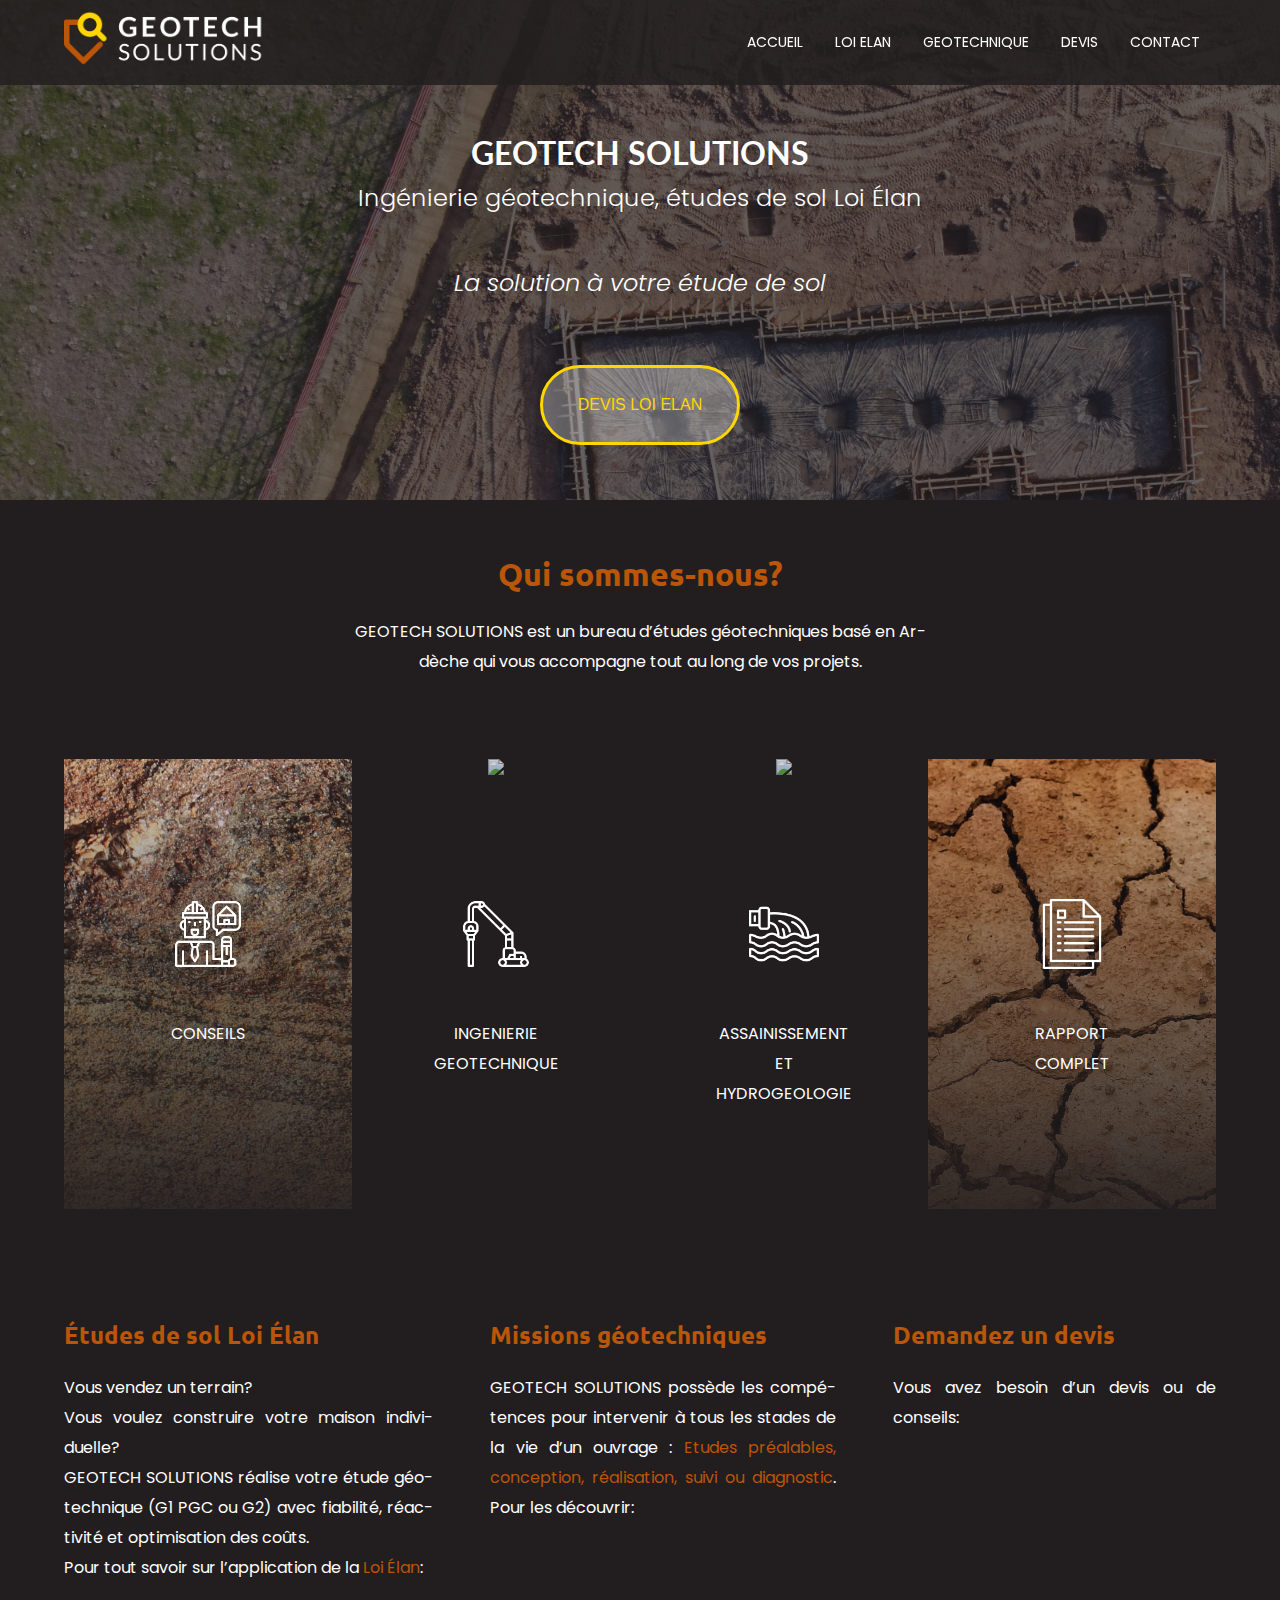
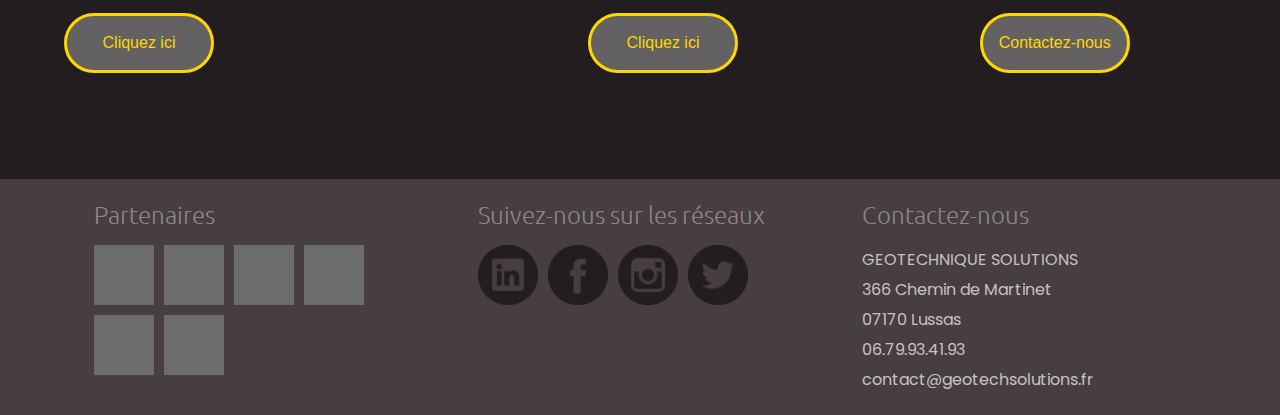
==== commit 93a0d7fb: "Add files via upload" ====
--- a/index.html
+++ b/index.html
@@ -7,7 +7,7 @@
         <link rel="stylesheet" type="text/css" href="css/style.css"/>
         <link rel="preconnect" href="https://fonts.googleapis.com">
         <link rel="preconnect" href="https://fonts.gstatic.com" crossorigin>
-        <link href="https://fonts.googleapis.com/css2?family=Poppins:ital,wght@0,100;0,400;0,700;1,100;1,400;1,700&family=Ubuntu:wght@300;700&display=swap" rel="stylesheet">
+        <link href="https://fonts.googleapis.com/css2?family=Lato:wght@700&family=Poppins:ital,wght@0,100;0,400;0,700;1,100;1,400;1,700&family=Ubuntu:wght@300;700&display=swap" rel="stylesheet">
     </head>
 
     <body>
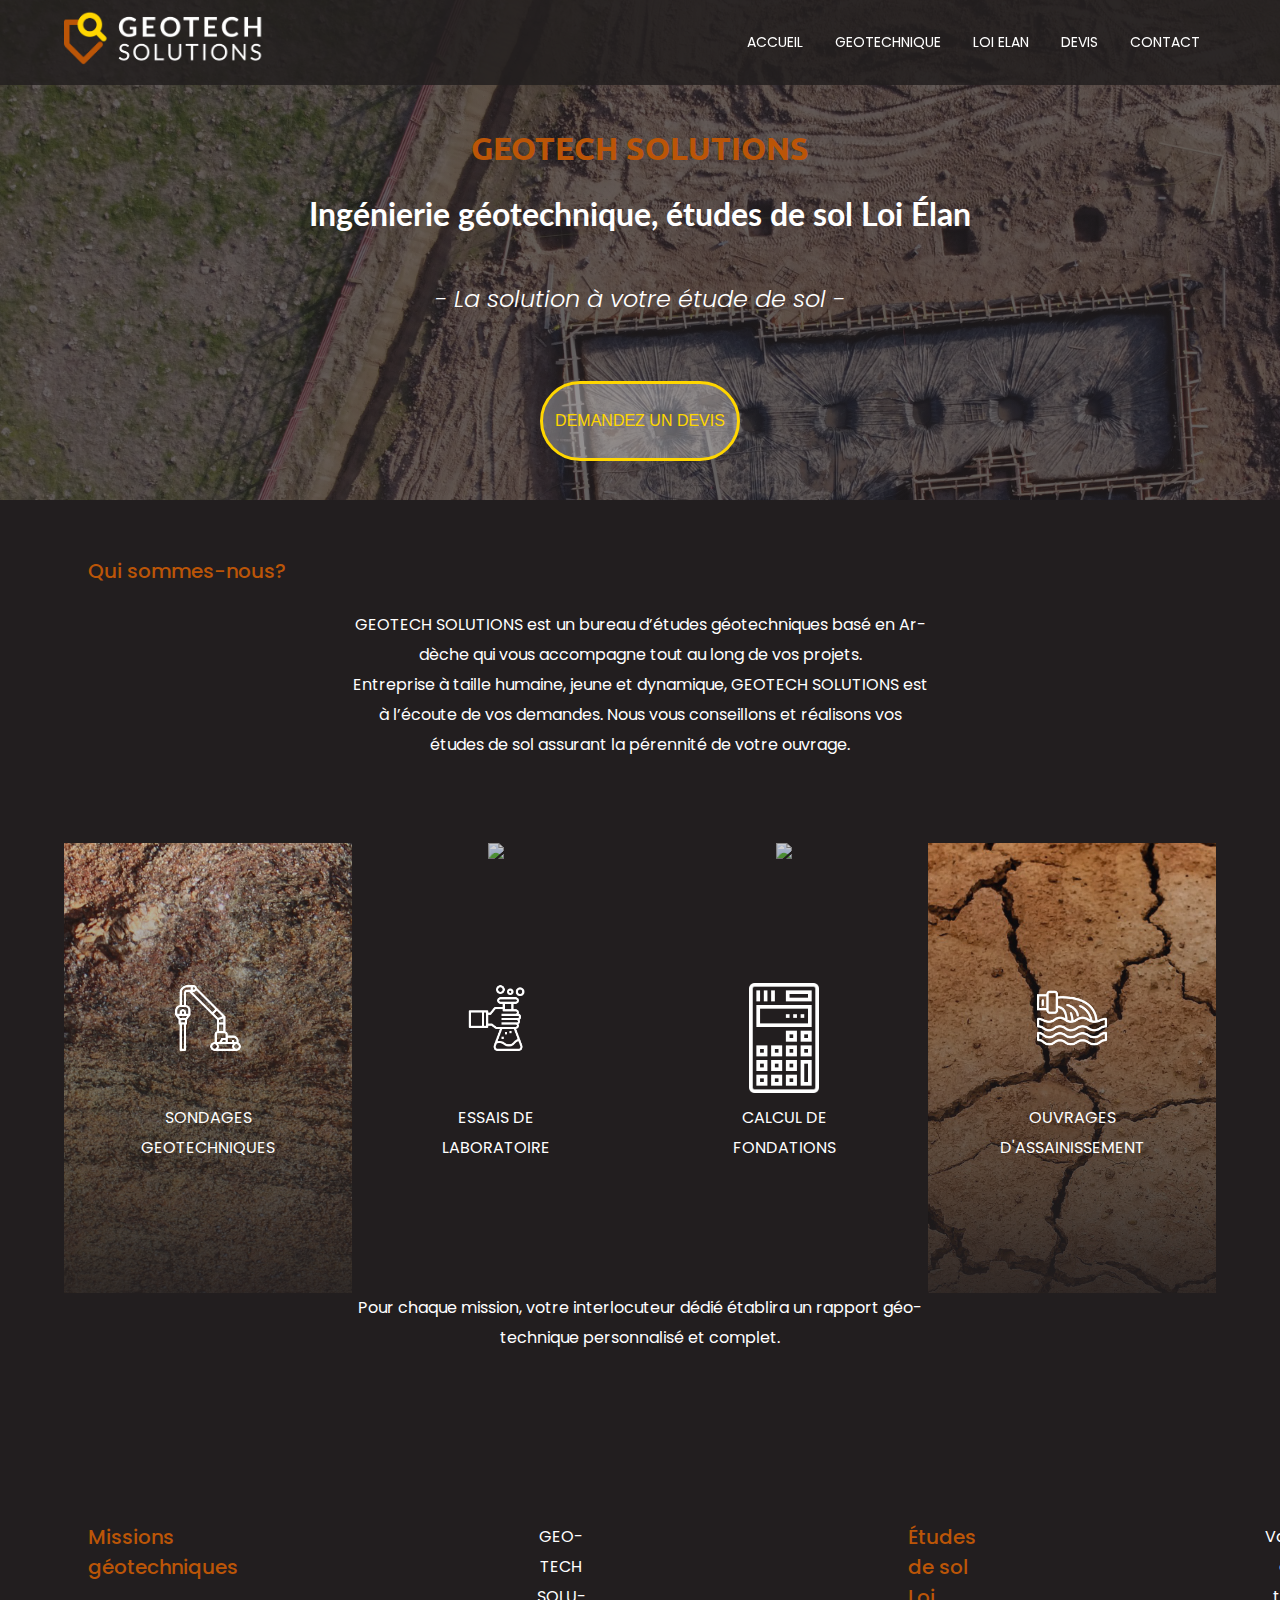
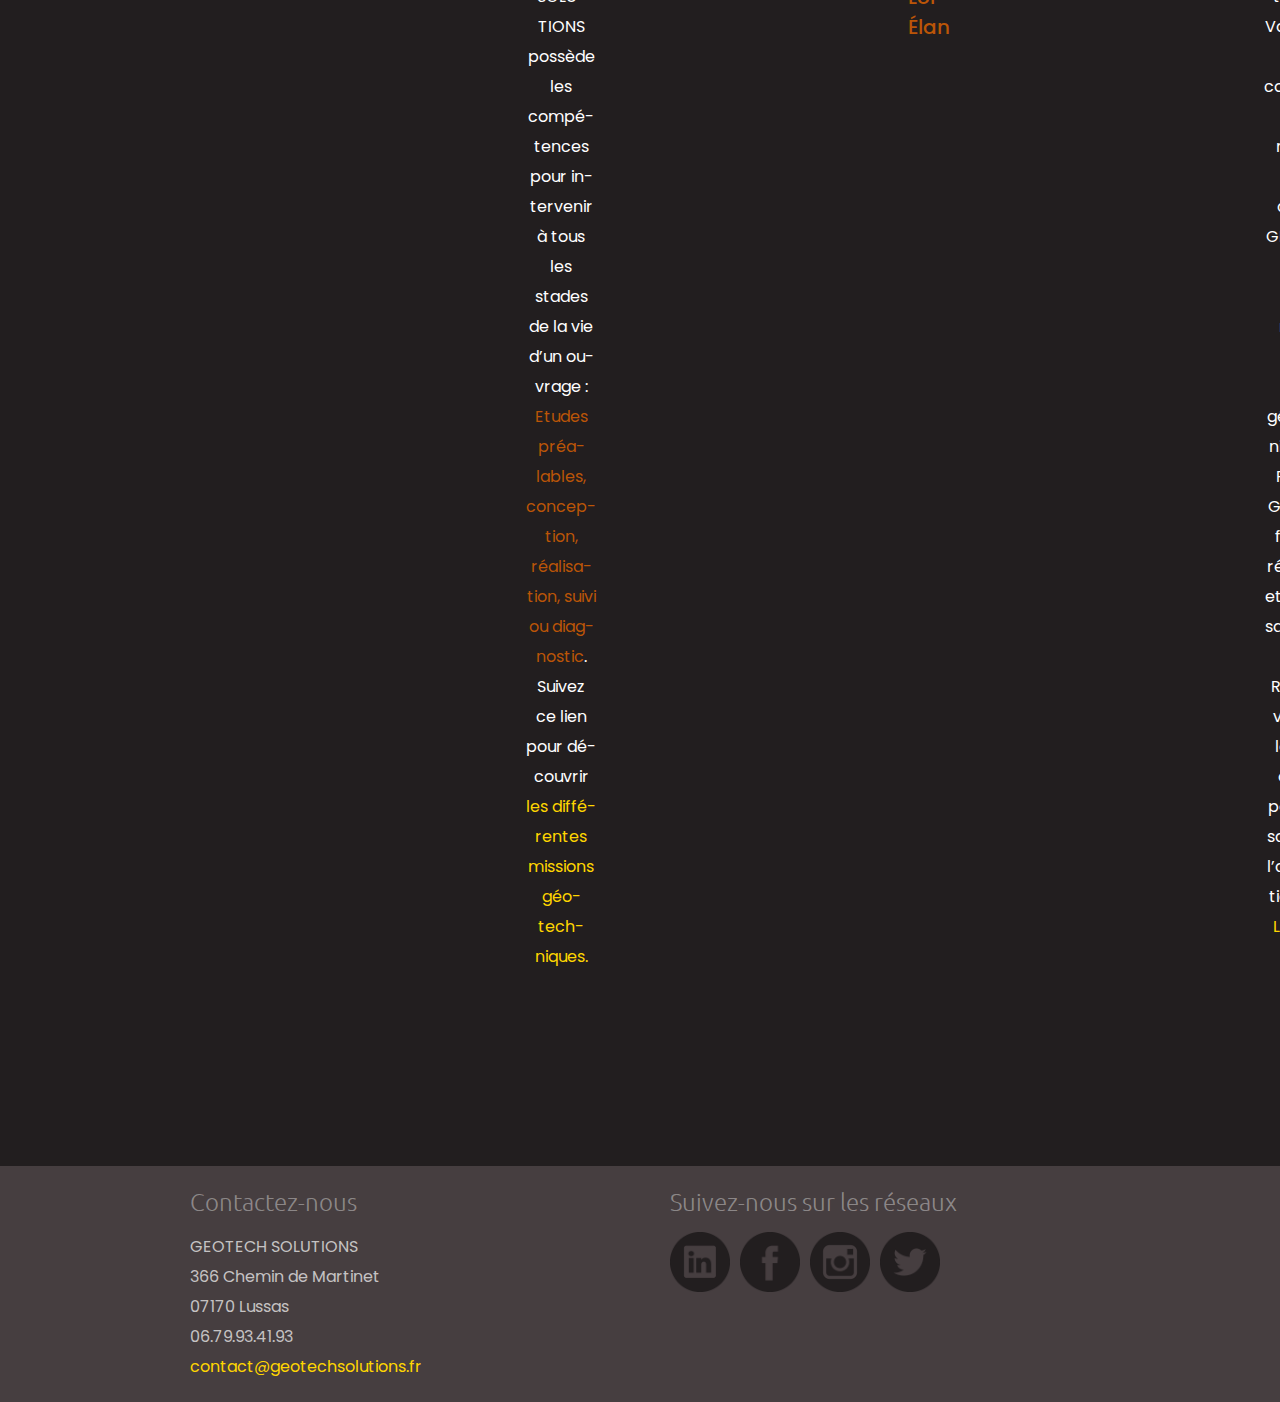
==== commit f5ef62e6: "Add files via upload" ====
--- a/index.html
+++ b/index.html
@@ -18,8 +18,8 @@
             <nav>
                 <ul>
                     <li><a href=index.html>ACCUEIL</a></li>
+                    <li><a href="#">GEOTECHNIQUE</a></li>
                     <li><a href="loi_elan.html">LOI ELAN</a></li>
-                    <li><a href="#">GEOTECHNIQUE</a></li>
                     <li><a href=devis.html>DEVIS</a></li>
                     <li><a href=contact.html>CONTACT</a></li>
                 </ul>
@@ -27,79 +27,70 @@
         </header>
         
         <section class="banniere">
-            <p>GEOTECH SOLUTIONS</p>
+            <h1>GEOTECH SOLUTIONS</h1>
             <p>Ingénierie géotechnique, études de sol Loi Élan</p>
-            <p>La solution à votre étude de sol</p>
+            <p>- La solution à votre étude de sol -</p>
             <a href="devisparticuliers.html">
-                <button>DEVIS LOI ELAN</button>
+                <button>DEMANDEZ UN DEVIS</button>
             </a>
         </section>
 
         <section class="presentation">
-            <h1>Qui sommes-nous?</h1>
-            <p>GEOTECH SOLUTIONS est un bureau d’études géotechniques basé en Ardèche qui vous accompagne tout au long de vos projets.</p>
+            <h2>Qui sommes-nous?</h2>
+            <p>GEOTECH SOLUTIONS est un bureau d’études géotechniques basé en Ardèche qui vous accompagne tout au long de vos projets.<br>Entreprise à taille humaine, jeune et dynamique, GEOTECH SOLUTIONS est à l’écoute de vos demandes. Nous vous conseillons et réalisons vos études de sol assurant la pérennité de votre ouvrage.</p>
             <div class="cards">
                 <div>
                     <img src="images/roche1.jpeg">
-                    <p>Entreprise à taille humaine, jeune et dynamique, GEOTECH SOLUTIONS est à l’écoute de vos demandes. Nous vous conseillons et réalisons vos études de sol assurant la pérennité de votre ouvrage</p>
-                    <p>CONSEILS</p>
-                    <img src="images/conseil.png">
+                    <p>Nous effectuons les sondages g'eotechniques : pénétrométriques, pressiométriques, géologiques, etc.</p>
+                    <p>SONDAGES GEOTECHNIQUES</p>
+                    <img src="images/sondage.png">
                 </div>
 
                 <div>
                     <img src="images/roche2.jpeg">
-                    <p>Nous effectuons les sondages (pénétrométriques, pressiométriques, géologiques, etc.), les essais de laboratoire (granulométrie, Valeur au bleu, etc.), et dimensionnons vos ouvrages géotechniques dans le respect de la norme NFP 94-500. </p>
-                    <p>INGENIERIE GEOTECHNIQUE</p>
-                    <img src="images/sondage.png">
+                    <p>Nous réalisonsles essais de laboratoire : granulométrie, Valeur au bleu, etc.</p>
+                    <p>ESSAIS DE LABORATOIRE</p>
+                    <img src="images/analyse.png">
                 </div>
 
                 <div>
                     <img src="images/roche3.jpeg">
-                    <p>Nous réalisons également les dimensionnement des filières d’assainissement non autonome (ANC) et les études d’hydrogéologie.</p>
-                    <img src="images/assainissement.png">
-                    <p>ASSAINISSEMENT ET HYDROGEOLOGIE</p>
+                    <p>Nous dimensionnons vos ouvrages géotechniques dans le respect de la norme NFP 94-500.</p>
+                    <img src="images/calculatrice.png">
+                    <p>CALCUL DE FONDATIONS</p>
                 </div>
 
                 <div>
                     <img class="bg" src="images/roche4.jpeg">
-                    <p>Pour chaque mission, votre interlocuteur dédié établira un rapport géotechnique personnalisé et complet.</p>
-                    <p>RAPPORT COMPLET</p>
-                    <img src="images/rapport.png">
+                    <p>Nous réalisons également les dimensionnement des filières d’assainissement non autonome (ANC) et les études d’hydrogéologie.</p>
+                    <p>OUVRAGES D'ASSAINISSEMENT</p>
+                    <img src="images/assainissement.png">
                 </div>
             </div>
+            <p>Pour chaque mission, votre interlocuteur dédié établira un rapport géotechnique personnalisé et complet.</p>
         </section>
             
         <section class="details">
-            <div>
-                <h1>Études de sol Loi Élan</h1>
-                <p>Vous vendez un terrain?<br>Vous voulez construire votre maison individuelle?<br>GEOTECH SOLUTIONS réalise votre étude géotechnique (G1 PGC ou G2) avec fiabilité, réactivité et optimisation des coûts.<br>Pour tout savoir sur l’application de la <strong>Loi Élan</strong>:</p>
-                <a href="loi_elan.html"><button>Cliquez ici</button></a>
-            </div>
+            <h2>Missions géotechniques</h2>
+            <p>GEOTECH SOLUTIONS possède les compétences pour intervenir à tous les stades de la vie d’un ouvrage : <strong>Etudes préalables, conception, réalisation, suivi ou diagnostic</strong>. Suivez ce lien pour découvrir <a href="#" class="yellow">les différentes missions géotechniques.</a></p>
 
-            <div>
-                <h1>Missions géotechniques</h1>
-                <p>GEOTECH SOLUTIONS possède les compétences pour intervenir à tous les stades de la vie d’un ouvrage : <strong>Etudes préalables, conception, réalisation, suivi ou diagnostic</strong>. Pour les découvrir:</p>
-                <button>Cliquez ici</button>
-            </div>
+            <h2>Études de sol Loi Élan</h2>
+            <p>Vous vendez un terrain?<br>Vous voulez construire votre maison individuelle?<br>GEOTECH SOLUTIONS réalise votre étude géotechnique (G1 PGC ou G2) avec fiabilité, réactivité et optimisation des coûts.<br>Rendez-vous sur la page dédiée pour tout savoir sur l’application de la <a href="loi_elan.html">Loi Élan </a>.</p>
 
-            <div>
-                <h1>Demandez un devis</h1>
-                <p>Vous avez besoin d’un devis ou de conseils:</p>
-                <button>Contactez-nous</button>
-            </div>
+            <h2>Demandez un devis</h2>
+            <p><a href="#">Contactez-nous</a> si vous avez besoin d’un devis ou de conseils.</p>
             
         </section>
         </span>
 
         <footer>
             <div>
-                <h3>Partenaires</h3>
-                <img src="images/ent.png">
-                <img src="images/ent.png">
-                <img src="images/ent.png">
-                <img src="images/ent.png">
-                <img src="images/ent.png">
-                <img src="images/ent.png">
+                <h3>Contactez-nous</h3>
+                <p>GEOTECH SOLUTIONS<br>
+                    366 Chemin de Martinet<br>
+                    07170 Lussas<br>
+                    06.79.93.41.93<br>
+                    <a href="contact@geotechsolutions.fr">contact@geotechsolutions.fr</a></p>
             </div>
             <div>
                 <h3>Suivez-nous sur les réseaux</h3>
@@ -108,14 +99,6 @@
                 <img src="images/instagram.png">
                 <img src="images/twitter.png">
             </div>
-            <div>
-                <h3>Contactez-nous</h3>
-                <p>GEOTECHNIQUE SOLUTIONS<br>
-                    366 Chemin de Martinet<br>
-                    07170 Lussas<br>
-                    06.79.93.41.93<br>
-                    contact@geotechsolutions.fr<br></p>
-            </div>
         </footer>
 
     </body>
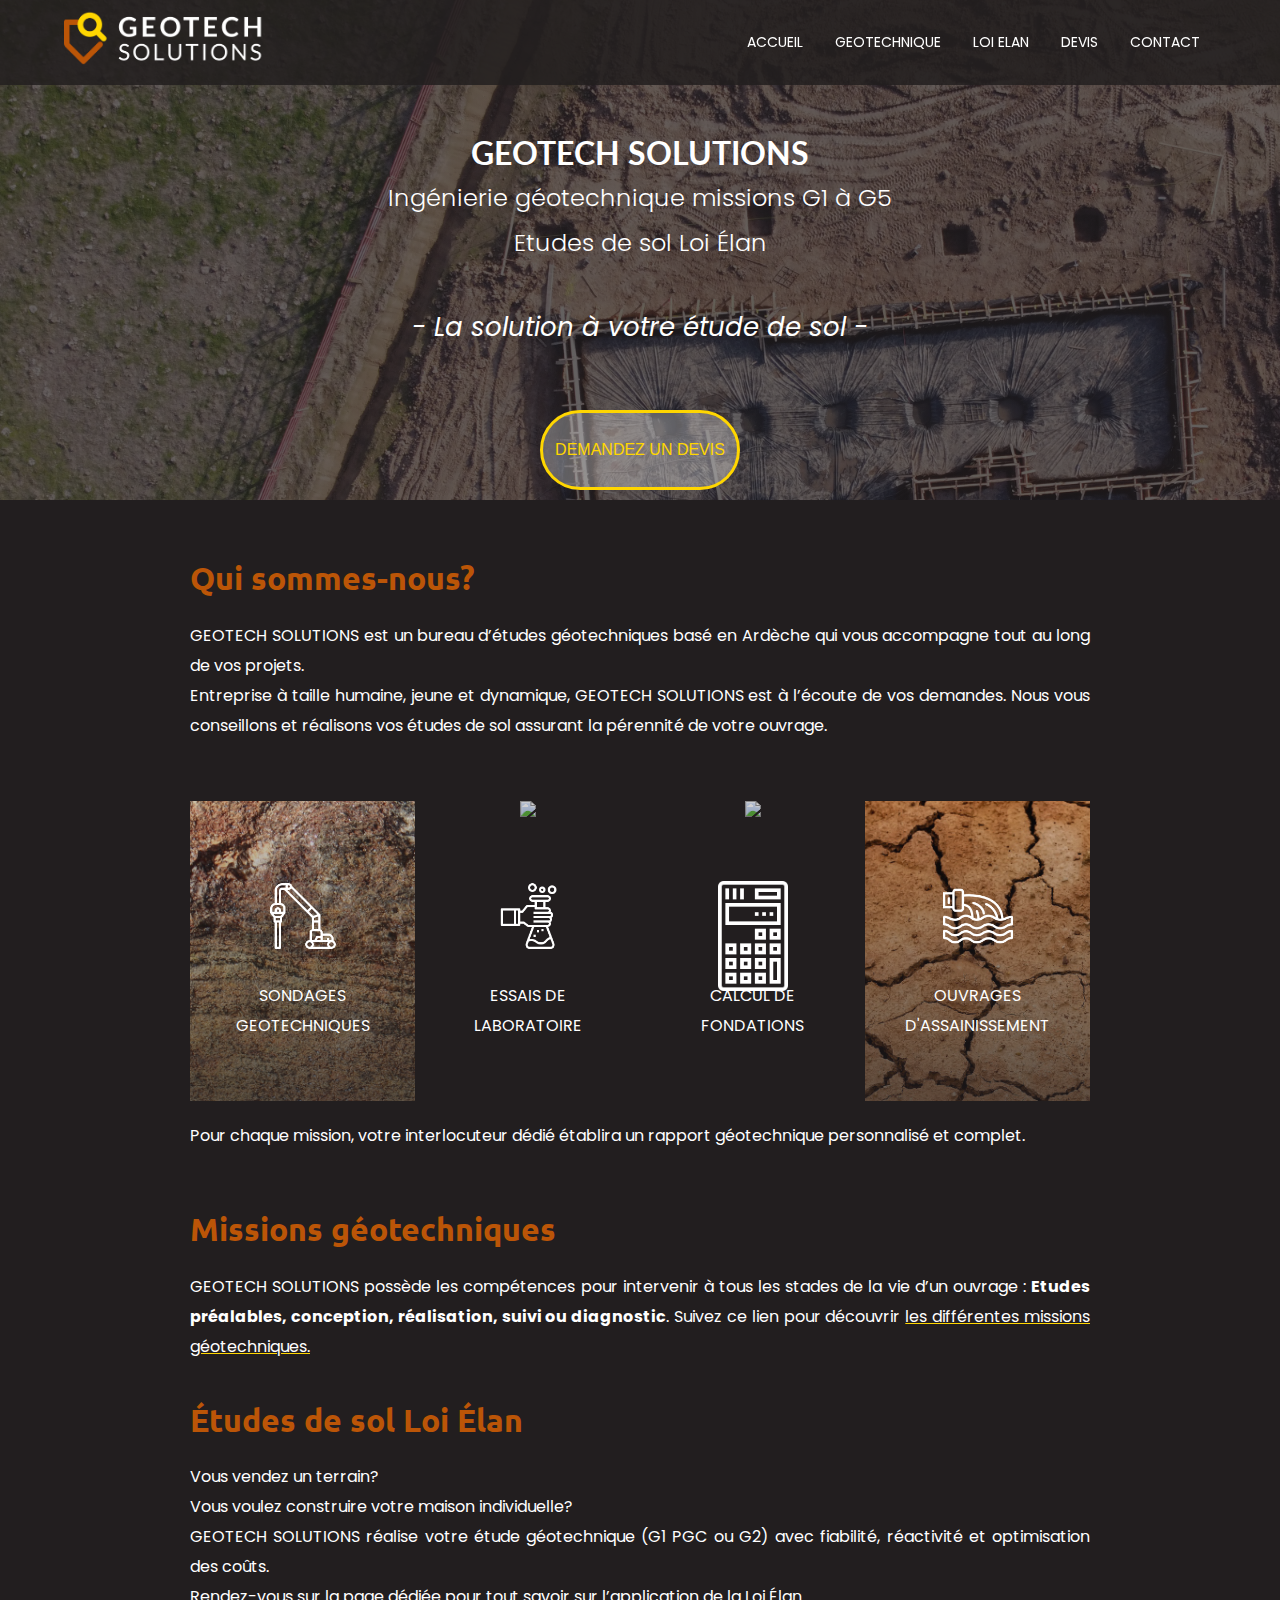
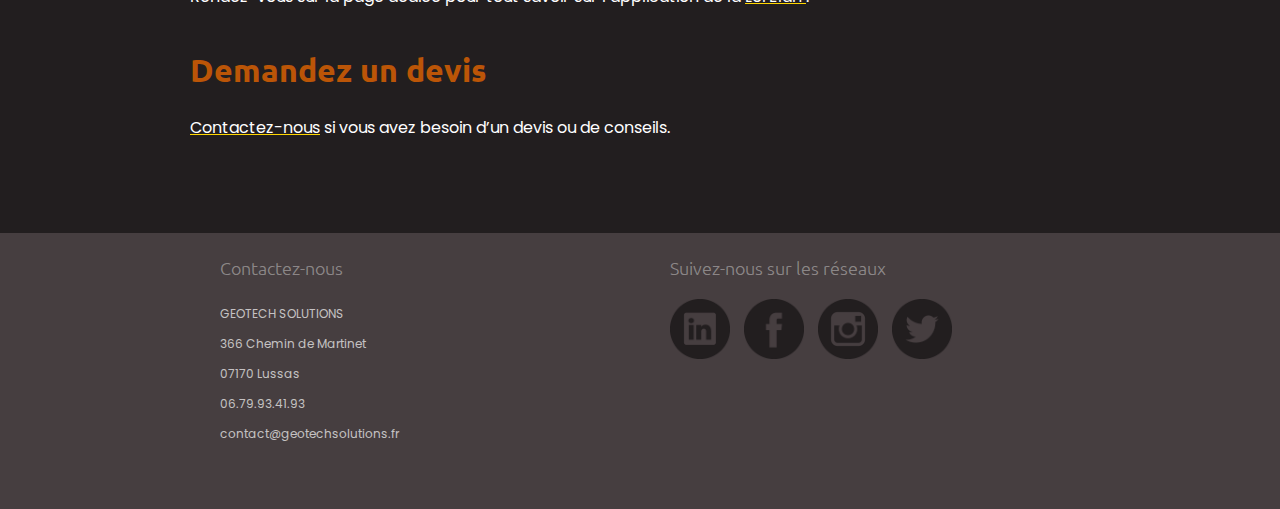
==== commit a7481be9: "Add files via upload" ====
--- a/index.html
+++ b/index.html
@@ -28,7 +28,7 @@
         
         <section class="banniere">
             <h1>GEOTECH SOLUTIONS</h1>
-            <p>Ingénierie géotechnique, études de sol Loi Élan</p>
+            <p>Ingénierie géotechnique missions G1 à G5<br> Etudes de sol Loi Élan</p>
             <p>- La solution à votre étude de sol -</p>
             <a href="devisparticuliers.html">
                 <button>DEMANDEZ UN DEVIS</button>
--- a/css/style.css
+++ b/css/style.css
@@ -66,6 +66,12 @@
 }
 
 h1 {
+  font-family: "Lato", sans-serif;
+  font-weight: 700;
+  font-size: 32px;
+}
+
+h2 {
   font-family: "Ubuntu", sans-serif;
   color: #BB5507;
   font-size: 32px;
@@ -74,14 +80,6 @@
   line-height: 115%;
 }
 
-h2 {
-  font-family: "Poppins", sans-serif;
-  color: #BB5507;
-  font-weight: 500;
-  font-size: 20px;
-  padding: 0 0 24px 24px;
-}
-
 h3 {
   font-family: "Ubuntu", sans-serif;
   color: #BB5507;
@@ -91,8 +89,9 @@
 }
 
 a {
-  color: #FFD600;
-  text-decoration: none;
+  color: #fff;
+  text-decoration: underline;
+  text-decoration-color: #FFD600;
 }
 
 ul {
@@ -100,14 +99,14 @@
 }
 
 strong, em {
-  color: #BB5507;
-  font-weight: 400;
+  font-weight: 700;
   font-style: normal;
 }
 
 p {
   hyphens: auto;
   text-align: justify;
+  padding-bottom: 40px;
 }
 
 .color2 {
@@ -147,6 +146,7 @@
   width: 200px;
   padding: 10px 0;
   color: inherit;
+  text-decoration: none;
 }
 header a img {
   width: 100%;
@@ -217,19 +217,25 @@
 }
 footer div {
   flex: 1;
-  max-width: 480px;
+  max-width: 450px;
   padding: 0 30px;
-  display: flex;
-  flex-wrap: wrap;
-  align-content: flex-start;
 }
 footer h3 {
   width: 100%;
   color: rgba(255, 255, 255, 0.4);
+  font-size: 18px;
+}
+footer p {
+  font-size: 12px;
 }
 footer img {
   height: 60px;
   margin: 0 10px 10px 0;
+}
+footer a {
+  text-decoration: none;
+  font-weight: 400;
+  color: rgba(255, 255, 255, 0.7);
 }
 
 .banniere {
@@ -239,12 +245,8 @@
   background-attachment: fixed;
   line-height: 45px;
   text-align: center;
-  padding: 130px 5% 20px 5%;
-}
-.banniere p:first-of-type {
-  font-family: "Lato";
-  font-weight: 700;
-  font-size: 32px;
+  padding: 130px 5% 60px 5%;
+  margin-bottom: 40px;
 }
 .banniere p {
   font-size: 24px;
@@ -252,32 +254,29 @@
   text-align: center;
 }
 .banniere p:last-of-type {
+  font-size: 26px;
   font-style: italic;
-  padding: 40px 0 60px 0;
+  font-weight: 400;
+  padding: 0 0 60px 0;
 }
 
 .presentation, .details {
-  padding: 56px 0;
+  padding: 20px 0 0 0;
   width: 90%;
   margin: auto;
-  max-width: 1440px;
-}
-.presentation > h1, .details > h1 {
-  width: 100%;
-  text-align: center;
-}
-.presentation > p, .details > p {
-  width: 100%;
-  padding: 0 25% 5% 25%;
-  text-align: center;
+  max-width: 900px;
+}
+.presentation > h2, .presentation > p, .details > h2, .details > p {
+  width: 100%;
+  margin: auto;
 }
 
 .cards {
   display: flex;
   width: 100%;
-  height: 450px;
+  height: 300px;
   position: relative;
-  margin-top: 25px;
+  margin: 20px auto;
 }
 .cards div {
   display: flex;
@@ -290,25 +289,25 @@
   position: relative;
 }
 .cards div:nth-of-type(1):hover {
-  width: 40%;
+  width: 35%;
 }
 .cards div:nth-of-type(2):hover {
-  width: 45%;
+  width: 35%;
 }
 .cards div:nth-of-type(3):hover {
-  width: 28%;
+  width: 35%;
 }
 .cards div:nth-of-type(4):hover {
-  width: 28%;
+  width: 35%;
 }
 .cards div:hover img:last-of-type {
-  top: 45px;
+  top: 30px;
 }
 .cards div:hover p:last-of-type {
-  top: 135px;
+  color: transparent;
 }
 .cards div:hover p:first-of-type {
-  padding: 220px 10% 20px 10%;
+  padding: 130px 10% 20px 10%;
 }
 .cards div:not(:hover) p:first-of-type {
   color: transparent;
@@ -320,7 +319,7 @@
 .cards div img:last-of-type {
   position: absolute;
   width: 70px;
-  top: 140px;
+  top: 80px;
   transition: all 800ms;
 }
 .cards div p:first-of-type {
@@ -336,34 +335,13 @@
 .cards div p:last-of-type {
   position: absolute;
   text-align: center;
-  top: 260px;
+  top: 180px;
   width: 150px;
   transition: all 800ms;
 }
 
-.details {
-  display: flex;
-  justify-content: space-between;
-}
-.details div {
-  display: flex;
-  flex-direction: column;
-}
-.details div:nth-of-type(1) {
-  width: 32%;
-}
-.details div:nth-of-type(2) {
-  width: 30%;
-}
-.details div:nth-of-type(3) {
-  width: 28%;
-}
 .details h1 {
   font-size: 24px;
-}
-.details p {
-  flex: 1;
-  margin-bottom: 30px;
 }
 .details button {
   height: 60px;
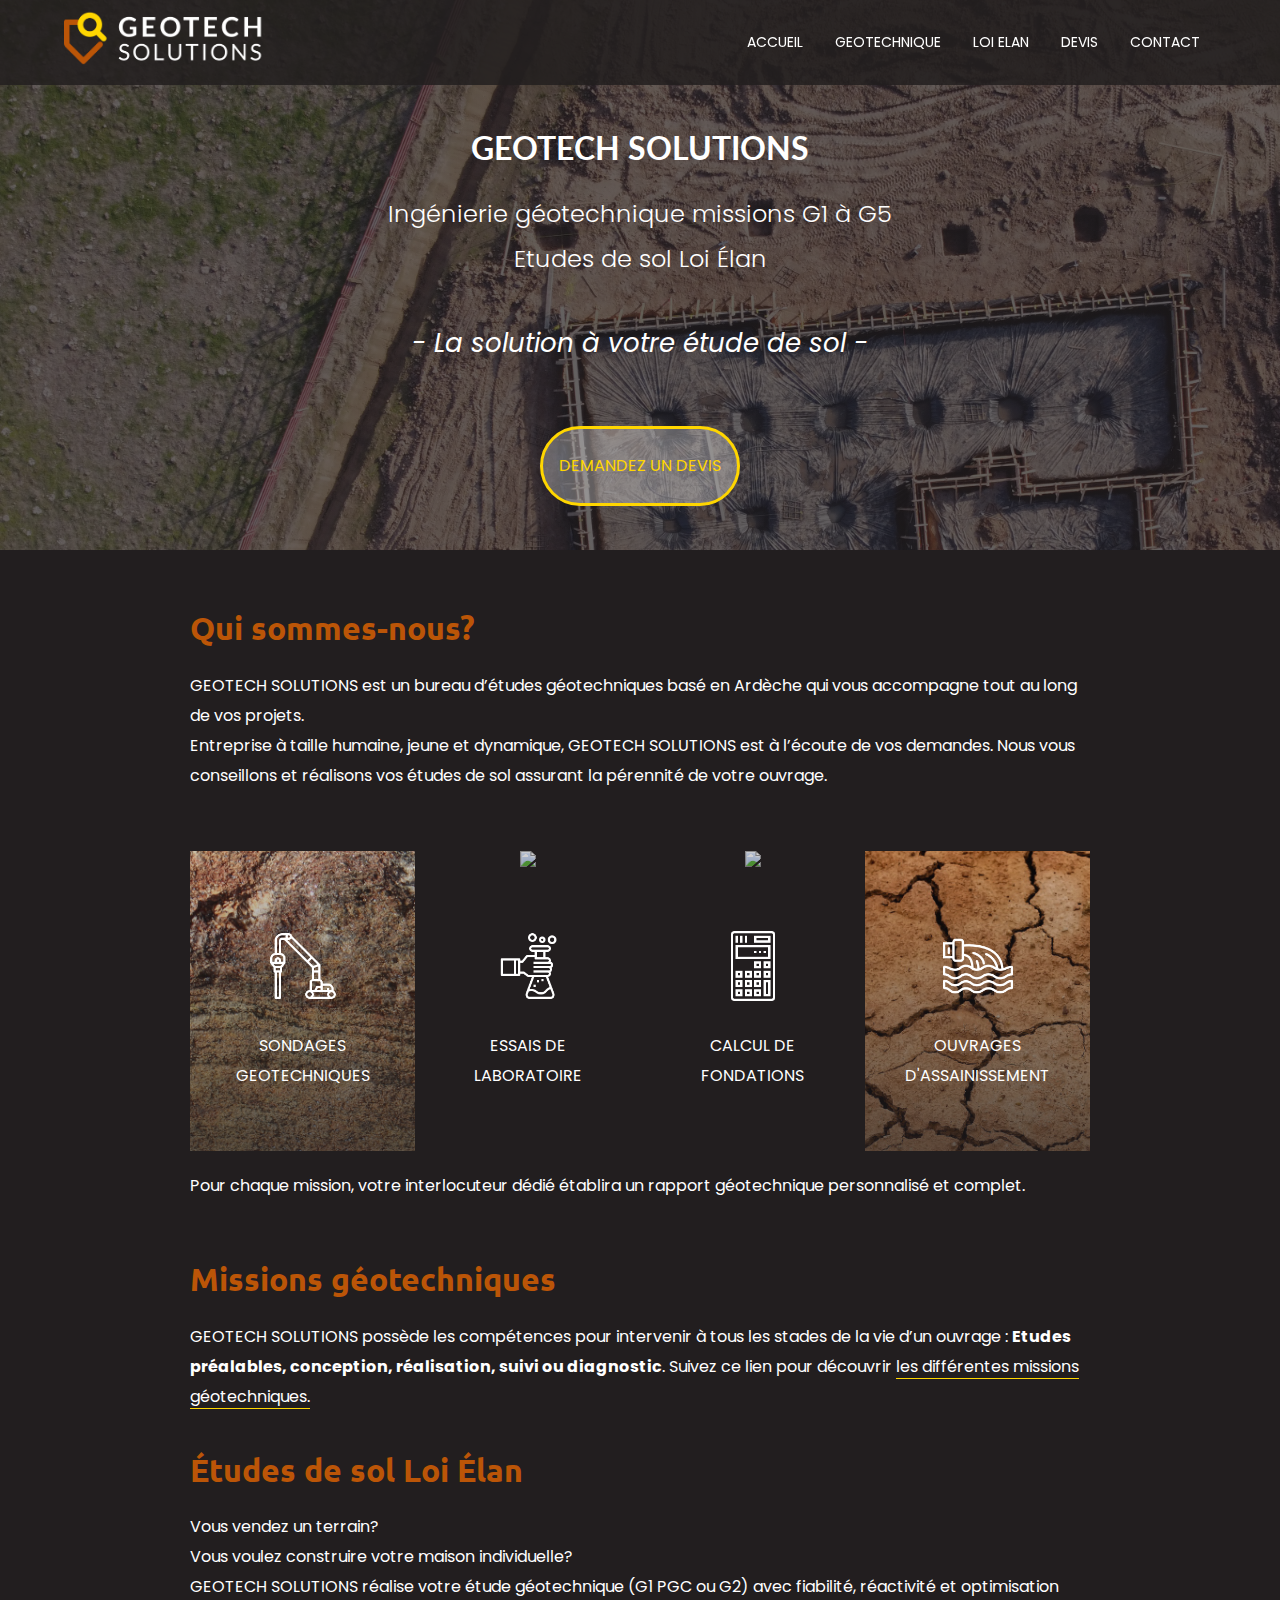
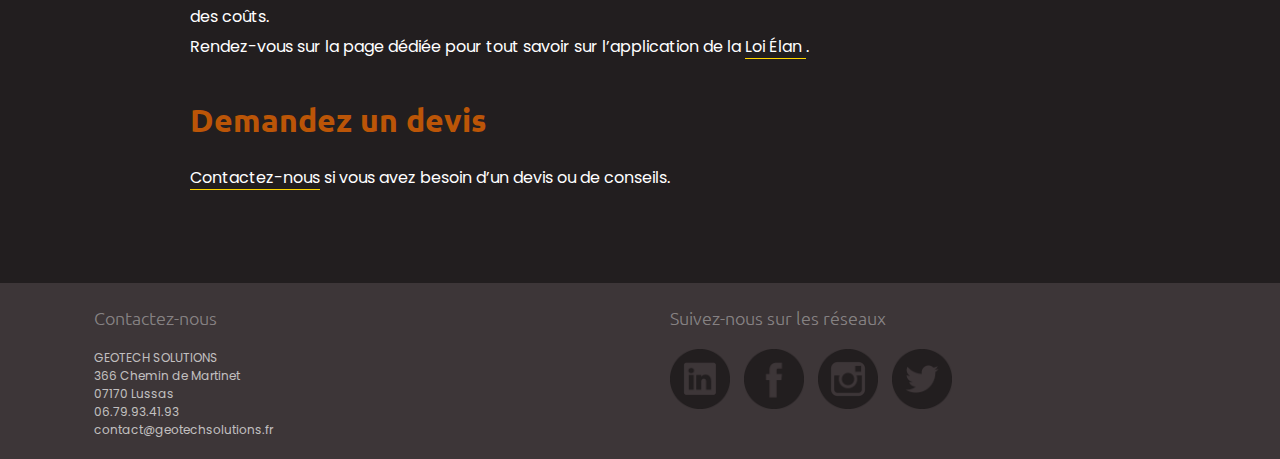
==== commit 21dc4504: "Add files via upload" ====
--- a/index.html
+++ b/index.html
@@ -20,8 +20,8 @@
                     <li><a href=index.html>ACCUEIL</a></li>
                     <li><a href="#">GEOTECHNIQUE</a></li>
                     <li><a href="loi_elan.html">LOI ELAN</a></li>
-                    <li><a href=devis.html>DEVIS</a></li>
-                    <li><a href=contact.html>CONTACT</a></li>
+                    <li><a href="#">DEVIS</a></li>
+                    <li><a href="#">CONTACT</a></li>
                 </ul>
             </nav>
         </header>
--- a/css/style.css
+++ b/css/style.css
@@ -65,13 +65,7 @@
   line-height: 30px;
 }
 
-h1 {
-  font-family: "Lato", sans-serif;
-  font-weight: 700;
-  font-size: 32px;
-}
-
-h2 {
+h1, h2 {
   font-family: "Ubuntu", sans-serif;
   color: #BB5507;
   font-size: 32px;
@@ -82,7 +76,7 @@
 
 h3 {
   font-family: "Ubuntu", sans-serif;
-  color: #BB5507;
+  color: #463E40;
   font-size: 24px;
   font-weight: 300;
   padding-bottom: 16px;
@@ -91,6 +85,7 @@
 a {
   color: #fff;
   text-decoration: underline;
+  text-underline-offset: 6px;
   text-decoration-color: #FFD600;
 }
 
@@ -104,13 +99,35 @@
 }
 
 p {
-  hyphens: auto;
-  text-align: justify;
   padding-bottom: 40px;
 }
 
 .color2 {
+  color: #463E40;
+}
+
+.color3 {
+  color: #814A24;
+}
+
+.color4 {
+  color: #BB5507;
+}
+
+.color5 {
+  color: #DD9604;
+}
+
+.color6 {
   color: #FFD600;
+}
+
+.color7 {
+  color: #BEBE25;
+}
+
+.color8 {
+  color: #7DA549;
 }
 
 button {
@@ -125,6 +142,7 @@
   border: 3px solid #FFD600;
   transform: scale(1);
   transition: all 200ms;
+  font-family: "Poppins", sans-serif;
 }
 button:hover {
   transform: scale(1.1);
@@ -181,34 +199,34 @@
 .form__heading {
   width: 100%;
   color: white;
-  background: #BB5507;
+  background: #221E1F;
   line-height: 5rem;
 }
 .form__field label {
-  color: #463E40;
+  color: #814A24;
   display: block;
   font-size: 2rem;
   line-height: 2rem;
 }
 .form__field input {
   width: 100%;
-  background: #FFD600;
-  color: #463E40;
+  background: #463E40;
+  color: #814A24;
   font-weight: 900;
   font-style: italic;
   font-size: 2.75rem;
-  background-color: #FFD600;
-  color: #BB5507;
+  background-color: #463E40;
+  color: #221E1F;
 }
 .form__field textarea {
   width: 100%;
-  color: #BB5507;
-  background: #FFD600;
+  color: #221E1F;
+  background: #463E40;
   outline: none;
 }
 
 footer {
-  background: #463E40;
+  background-color: #3d3638;
   margin-top: 50px;
   display: flex;
   justify-content: center;
@@ -217,7 +235,7 @@
 }
 footer div {
   flex: 1;
-  max-width: 450px;
+  max-width: 600px;
   padding: 0 30px;
 }
 footer h3 {
@@ -227,6 +245,8 @@
 }
 footer p {
   font-size: 12px;
+  padding-bottom: 0;
+  line-height: normal;
 }
 footer img {
   height: 60px;
@@ -240,13 +260,19 @@
 
 .banniere {
   background: linear-gradient(rgba(34, 30, 31, 0.7), rgba(34, 30, 31, 0.7)), url("../images/chantier1.jpeg");
-  height: 500px;
+  height: 550px;
   background-size: cover;
   background-attachment: fixed;
   line-height: 45px;
   text-align: center;
   padding: 130px 5% 60px 5%;
   margin-bottom: 40px;
+}
+.banniere h1 {
+  font-family: "Lato", sans-serif;
+  font-weight: 700;
+  font-size: 32px;
+  color: #fff;
 }
 .banniere p {
   font-size: 24px;
@@ -348,139 +374,455 @@
   width: 150px;
 }
 
-.loi_elan {
+.loi_elan section {
+  position: relative;
+  top: 84px;
+  width: 100%;
+  padding: 40px 5% 40px 5%;
   display: flex;
   flex-wrap: wrap;
-  max-width: 1440px;
+  justify-content: center;
+}
+.loi_elan div {
+  width: 100%;
+  max-width: 1200px;
   margin: auto;
-}
-.loi_elan div {
-  position: relative;
-  top: 100px;
-  width: 100%;
-  display: flex;
-  flex-wrap: wrap;
 }
 .loi_elan ul {
   list-style: inside;
   padding-left: 24px;
+  flex: 1;
 }
 .loi_elan ul ul {
   list-style: circle inside;
-}
-.loi_elan .explanation {
-  padding: 50px 5%;
-  justify-content: space-between;
+  padding-left: 24px;
+}
+.loi_elan button {
+  position: fixed;
+  top: 100px;
+  right: 3%;
+  z-index: 1;
+  background-color: rgba(34, 30, 31, 0.7);
+  font-size: 12px;
+  width: 95px;
+  height: 95px;
+}
+.loi_elan button:hover {
+  background-color: rgba(255, 214, 0, 0.5);
+}
+.loi_elan .explanation div {
+  display: flex;
+  flex-wrap: wrap;
+  justify-content: center;
 }
 .loi_elan .explanation img {
-  float: left;
   width: 80px;
   height: 80px;
-  margin: 0 30px 10px 0;
-}
-.loi_elan .explanation h1 {
-  width: 92%;
+  margin-top: 20px;
+}
+.loi_elan .explanation h1, .loi_elan .explanation h2 {
+  align-self: flex-end;
+  flex: 1;
+  padding: 0 0 0 24px;
 }
 .loi_elan .explanation p {
-  width: 46.67%;
-}
-.loi_elan .explanation a {
-  display: flex;
+  width: 100%;
+  padding: 30px 0 0 0;
+}
+.loi_elan .explanation .illustration {
+  width: 100px;
+  display: block;
+  text-align: center;
+  color: #DD9604;
+  line-height: 1.1;
+  margin: 0 20px;
+}
+.loi_elan .explanation .illustration img {
+  display: block;
+  margin: 20px auto;
+}
+.loi_elan .explanation .arrow {
+  width: 40px;
+  font-size: 70px;
+  padding-top: 50px;
+  color: #FFD600;
+  margin: 0 20px;
+}
+.loi_elan .explanation .diagram {
+  width: 100%;
+}
+.loi_elan .explanation .choice {
+  text-align: center;
+  padding: 8px;
+  border-radius: 10px;
+  font-size: 12px;
+  line-height: 1.5;
+  display: flex;
+  align-items: center;
+  width: 15%;
+  height: 90px;
+  background-color: #463E40;
+}
+.loi_elan .explanation .choice p {
+  padding: 0;
+}
+.loi_elan .explanation .c1 {
+  background-color: #221E1F;
+  margin: 40px 46.25% 10px 3.75%;
+  width: 50%;
+  color: #BB5507;
+  font-size: 20px;
+  border: 3px solid #814A24;
+}
+.loi_elan .explanation .c2 {
+  margin: 10px 0;
+}
+.loi_elan .explanation .c3 {
+  margin: 10px 42.5% 10px 27.5%;
+}
+.loi_elan .explanation .c4 {
+  margin: 10px 10.5% 10px -3px;
+}
+.loi_elan .explanation .c5 {
+  margin: 10px 8.5% 10px 19%;
+}
+.loi_elan .explanation .c6 {
+  margin: 10px -6px 10px 0;
+}
+.loi_elan .explanation .c7 {
+  margin: 10px 0 10px 2%;
   justify-content: center;
+}
+.loi_elan .explanation .c7:first-of-type {
+  margin: 10px 0;
+}
+.loi_elan .explanation .end {
+  border: 3px solid #7DA549;
+  background-color: #221E1F;
+  font-size: 12px;
+  color: #fff;
+  transition: all 250ms;
+}
+.loi_elan .explanation .end:hover {
+  color: black;
+  background-color: #7DA549;
+  cursor: pointer;
+}
+.loi_elan .explanation .br {
+  border-style: dotted;
+  height: 30px;
+}
+.loi_elan .explanation .br1 {
+  border-radius: 0 0 20px 0;
+  border-width: 0 3px 3px 0;
+}
+.loi_elan .explanation .br1__b01 {
+  width: 18.25%;
+  margin: 0 -1.5px 0 10.5%;
+  border-color: transparent #814A24 #814A24 transparent;
+}
+.loi_elan .explanation .br1__b07 {
+  width: 22.5%;
+  margin: 0 -3px 0 10.5%;
+  border-color: transparent #BB5507 #BB5507 transparent;
+}
+.loi_elan .explanation .br1__b17 {
+  width: 5.5%;
+  margin: 0 -1.5px 0 12.5%;
+  border-color: transparent #DD9604 #DD9604 transparent;
+}
+.loi_elan .explanation .br2 {
+  border-radius: 0 0 0 20px;
+  border-width: 0 0 3px 3px;
+}
+.loi_elan .explanation .br2__b02 {
+  width: 18.25%;
+  margin: 0 53% 0 -1.5px;
+  border-color: transparent transparent #814A24 #814A24;
+}
+.loi_elan .explanation .br2__b09 {
+  width: 31%;
+  margin: 0 19% 0 -3px;
+  border-color: transparent transparent #BB5507 #BB5507;
+}
+.loi_elan .explanation .br2__b18 {
+  width: 5.5%;
+  margin: 0 10.5% 0 -1.5px;
+  border-color: transparent transparent #DD9604 #DD9604;
+}
+.loi_elan .explanation .br3 {
+  border-radius: 20px 0 0 0;
+  border-width: 3px 0 0 3px;
+  width: 3%;
+}
+.loi_elan .explanation .br3__b03 {
+  margin: -3px -1.5px 0 7.5%;
+  border-color: #814A24 transparent transparent #814A24;
+}
+.loi_elan .explanation .br3__b11 {
+  margin: -3px 0 0 7.5%;
+  border-color: #BB5507 transparent transparent #BB5507;
+}
+.loi_elan .explanation .br3__b19 {
+  margin: -3px 0 0 9.5%;
+  border-color: #DD9604 transparent transparent #DD9604;
+}
+.loi_elan .explanation .br4 {
+  border-radius: 0 20px 0 0;
+  border-width: 3px 3px 0 0;
+  width: 3%;
+}
+.loi_elan .explanation .br4__b05 {
+  margin: -3px 50% 0 -1.5px;
+  border-color: #814A24 #814A24 transparent transparent;
+}
+.loi_elan .explanation .br4__b14 {
+  margin: -3px 16% 0 0;
+  border-color: #BB5507 #BB5507 transparent transparent;
+}
+.loi_elan .explanation .br4__b21 {
+  margin: -3px 7.5% 0 0;
+  border-color: #DD9604 #DD9604 transparent transparent;
+}
+.loi_elan .explanation .br5 {
+  width: 0;
+  border-width: 0 0 0 3px;
+}
+.loi_elan .explanation .br5__b06 {
+  margin: 0 9.5% 0 7.5%;
+  border-color: transparent transparent transparent #BB5507;
+}
+.loi_elan .explanation .br5__b08 {
+  margin: 0;
+  border-color: transparent transparent transparent #BB5507;
+}
+.loi_elan .explanation .br5__b10 {
+  margin: 0 9.5% 0 7.5%;
+  border-color: transparent transparent transparent #BB5507;
+}
+.loi_elan .explanation .br5__b15 {
+  height: 110px;
+  margin: 0 9.5% 0 7.5%;
+  border-color: transparent transparent transparent #BB5507;
+}
+.loi_elan .explanation .br5__b16 {
+  margin: 0 7.5% 0 7.5%;
+  border-color: transparent transparent transparent #DD9604;
+}
+.loi_elan .explanation .br5__b22 {
+  height: 110px;
+  margin: 0 9.5% 0 7.5%;
+  border-color: transparent transparent transparent #DD9604;
+}
+.loi_elan .explanation .br5__b23 {
+  margin: 0 0 0 7.5%;
+  border-color: transparent transparent transparent #DD9604;
+}
+.loi_elan .explanation .br5__b24 {
+  margin: 0 -6px 0 17%;
+  border-color: transparent transparent transparent #FFD600;
+}
+.loi_elan .explanation .br5__b25 {
+  margin: 0 7.5% 0 17%;
+  border-color: transparent transparent transparent #FFD600;
+}
+.loi_elan .explanation .br6 {
+  margin: 0;
+  border-color: transparent;
+}
+.loi_elan .explanation .br6__b04 {
+  width: 36.5%;
+}
+.loi_elan .explanation .br6__b12 {
+  width: 22.5%;
+  margin-right: -3px;
+}
+.loi_elan .explanation .br6__b13 {
+  width: 31%;
+  margin-left: -3px;
+}
+.loi_elan .explanation .br6__b20 {
+  width: 11%;
+  margin: 0 -1.5px;
+}
+.loi_elan .explanation i {
+  font-size: 14px;
+  width: 100%;
+  color: rgba(255, 255, 255, 0.5);
+}
+.loi_elan .explanation .answer {
+  width: 100%;
+  max-width: 1200px;
+  border-radius: 50px;
   margin: 20px 0;
-}
-.loi_elan .explanation:nth-of-type(2n-1) {
-  padding-left: 53%;
-}
-.loi_elan .explanation:nth-of-type(2n-1) p {
-  width: 100%;
-}
-.loi_elan .explanation:nth-of-type(2n-1) h1 {
-  padding: 40px 0 24px 100px;
-}
-.loi_elan .explanation:nth-of-type(2n-1) img {
-  position: absolute;
-  top: 42px;
-  left: 53%;
+  padding: 0 2% 30px 2%;
+  border: 3px solid #FFD600;
+}
+.loi_elan .explanation .answer h2 {
+  color: #FFD600;
+  font-size: 24px;
+  font-weight: 700;
+  padding-top: 30px;
+}
+.loi_elan .explanation .answer p:nth-child(4) {
+  font-size: 20px;
+}
+.loi_elan .explanation .answer p:nth-child(5) {
+  font-size: 20px;
+}
+.loi_elan .explanation .answer p:nth-child(6) {
+  font-size: 20px;
+}
+.loi_elan .explanation .answer p:nth-child(7) {
+  font-size: 20px;
+}
+.loi_elan .explanation .answer p:nth-child(8) {
+  font-size: 20px;
+}
+.loi_elan .explanation .answer p:nth-child(9) {
+  font-size: 20px;
+}
+.loi_elan .explanation .answer .illustration {
+  width: 17%;
+  margin: 10px;
+  color: #FFD600;
+  scale: 1;
+}
+.loi_elan .explanation .answer i {
+  padding: 20px 0 0 0;
+  line-height: 1.5;
+}
+.loi_elan .explanation .answer *:not(.seen, .to_hide) {
+  display: none;
+}
+.loi_elan .explanation input {
+  display: none;
+}
+.loi_elan .explanation #cas1:checked + label {
+  color: black;
+  background-color: #7DA549;
+}
+.loi_elan .explanation #cas1:checked ~ .answer .cas1 {
+  opacity: 100%;
+  display: initial;
+}
+.loi_elan .explanation #cas1:checked ~ .answer li.cas1 {
+  display: list-item;
+}
+.loi_elan .explanation #cas1:checked ~ .answer .to_hide {
+  display: none;
+}
+.loi_elan .explanation #cas1:checked ~ .answer .illustration.cas1 img {
+  display: block;
+}
+.loi_elan .explanation #cas2:checked + label {
+  color: black;
+  background-color: #7DA549;
+}
+.loi_elan .explanation #cas2:checked ~ .answer .cas2 {
+  opacity: 100%;
+  display: initial;
+}
+.loi_elan .explanation #cas2:checked ~ .answer li.cas2 {
+  display: list-item;
+}
+.loi_elan .explanation #cas2:checked ~ .answer .to_hide {
+  display: none;
+}
+.loi_elan .explanation #cas2:checked ~ .answer .illustration.cas2 img {
+  display: block;
+}
+.loi_elan .explanation #cas3:checked + label {
+  color: black;
+  background-color: #7DA549;
+}
+.loi_elan .explanation #cas3:checked ~ .answer .cas3 {
+  opacity: 100%;
+  display: initial;
+}
+.loi_elan .explanation #cas3:checked ~ .answer li.cas3 {
+  display: list-item;
+}
+.loi_elan .explanation #cas3:checked ~ .answer .to_hide {
+  display: none;
+}
+.loi_elan .explanation #cas3:checked ~ .answer .illustration.cas3 img {
+  display: block;
+}
+.loi_elan .explanation #cas4:checked + label {
+  color: black;
+  background-color: #7DA549;
+}
+.loi_elan .explanation #cas4:checked ~ .answer .cas4 {
+  opacity: 100%;
+  display: initial;
+}
+.loi_elan .explanation #cas4:checked ~ .answer li.cas4 {
+  display: list-item;
+}
+.loi_elan .explanation #cas4:checked ~ .answer .to_hide {
+  display: none;
+}
+.loi_elan .explanation #cas4:checked ~ .answer .illustration.cas4 img {
+  display: block;
+}
+.loi_elan .explanation #cas5:checked + label {
+  color: black;
+  background-color: #7DA549;
+}
+.loi_elan .explanation #cas5:checked ~ .answer .cas5 {
+  opacity: 100%;
+  display: initial;
+}
+.loi_elan .explanation #cas5:checked ~ .answer li.cas5 {
+  display: list-item;
+}
+.loi_elan .explanation #cas5:checked ~ .answer .to_hide {
+  display: none;
+}
+.loi_elan .explanation #cas5:checked ~ .answer .illustration.cas5 img {
+  display: block;
+}
+.loi_elan .explanation #cas6:checked + label {
+  color: black;
+  background-color: #7DA549;
+}
+.loi_elan .explanation #cas6:checked ~ .answer .cas6 {
+  opacity: 100%;
+  display: initial;
+}
+.loi_elan .explanation #cas6:checked ~ .answer li.cas6 {
+  display: list-item;
+}
+.loi_elan .explanation #cas6:checked ~ .answer .to_hide {
+  display: none;
+}
+.loi_elan .explanation #cas6:checked ~ .answer .illustration.cas6 img {
+  display: block;
 }
 .loi_elan .explanation:nth-of-type(1) {
-  background: linear-gradient(to right, rgba(34, 30, 31, 0.2) 0%, rgba(34, 30, 31, 0.9) 40%, rgba(34, 30, 31, 0.98) 100%), url("../images/photoplan.jpg");
+  background: linear-gradient(to left, rgba(34, 30, 31, 0.4) 0%, rgba(34, 30, 31, 0.8) 10%, rgba(34, 30, 31, 0.9) 20%, rgba(34, 30, 31, 0.9) 80%, rgba(34, 30, 31, 0.8) 90%, rgba(34, 30, 31, 0.4) 100%), url("../images/photoplan.jpg");
   background-size: cover;
   background-repeat: no-repeat;
 }
+.loi_elan .explanation:nth-of-type(2) {
+  padding: 40px 5%;
+}
 .loi_elan .explanation:nth-of-type(3) {
-  background: linear-gradient(to right, rgba(34, 30, 31, 0.2) 0%, rgba(34, 30, 31, 0.9) 40%, rgba(34, 30, 31, 0.98) 100%), url("../images/project.jpg");
+  background: linear-gradient(to left, rgba(34, 30, 31, 0.2) 0%, rgba(34, 30, 31, 0.85) 30%, rgba(34, 30, 31, 0.98) 100%), url("../images/project.jpg");
   background-size: cover;
   background-repeat: no-repeat;
 }
-.loi_elan .explanation:nth-of-type(3) a {
-  display: inline;
-  margin: 0;
-}
-.loi_elan .explanation:nth-of-type(4) {
-  padding: 50px 3% 50px 5%;
-}
-.loi_elan .explanation:nth-of-type(4) p {
-  width: 45.65%;
-  padding-top: 30px;
-}
-.loi_elan .explanation:nth-of-type(4) p:last-of-type {
-  border: 3px solid #FFD600;
-  padding: 30px 2%;
+.loi_elan .explanation:nth-of-type(3) p {
   width: 50%;
-}
-.loi_elan > div:last-of-type {
+  max-width: 600px;
+  padding: 2%;
+}
+.loi_elan .explanation:nth-of-type(3) img {
+  margin-right: 15px;
+}
+.loi_elan > section:last-of-type {
   margin-bottom: 100px;
-}
-
-.collapse {
-  background-color: #463E40;
-  border-radius: 50px;
-  padding: 15px 5%;
-  margin: 20px 5%;
-}
-.collapse h1 {
-  padding-bottom: 0;
-  width: 90%;
-}
-.collapse input {
-  position: relative;
-  top: 3px;
-  height: 30px;
-  width: 30px;
-  appearance: none;
-}
-.collapse input + label {
-  position: relative;
-  top: 3px;
-  right: 30px;
-  width: 30px;
-  height: 30px;
-  border-left: 6px solid #BB5507;
-  border-bottom: 6px solid #BB5507;
-  rotate: 45deg;
-  transition: all 300ms;
-}
-.collapse input:hover + label {
-  cursor: pointer;
-  rotate: -45deg;
-}
-.collapse input:checked + label {
-  cursor: pointer;
-  rotate: -45deg;
-}
-.collapse input:checked ~ div {
-  display: block;
-}
-.collapse div {
-  display: none;
-  top: 0;
-}
-.collapse p, .collapse h2 {
-  padding: 20px 0 0 0;
-}
-.collapse p:last-of-type {
-  margin-bottom: 24px;
 }
 
 .devis {
@@ -488,7 +830,7 @@
 }
 
 .form div {
-  background-color: #463E40;
+  background-color: #814A24;
   border-radius: 50px;
   padding: 20px;
   width: 760px;
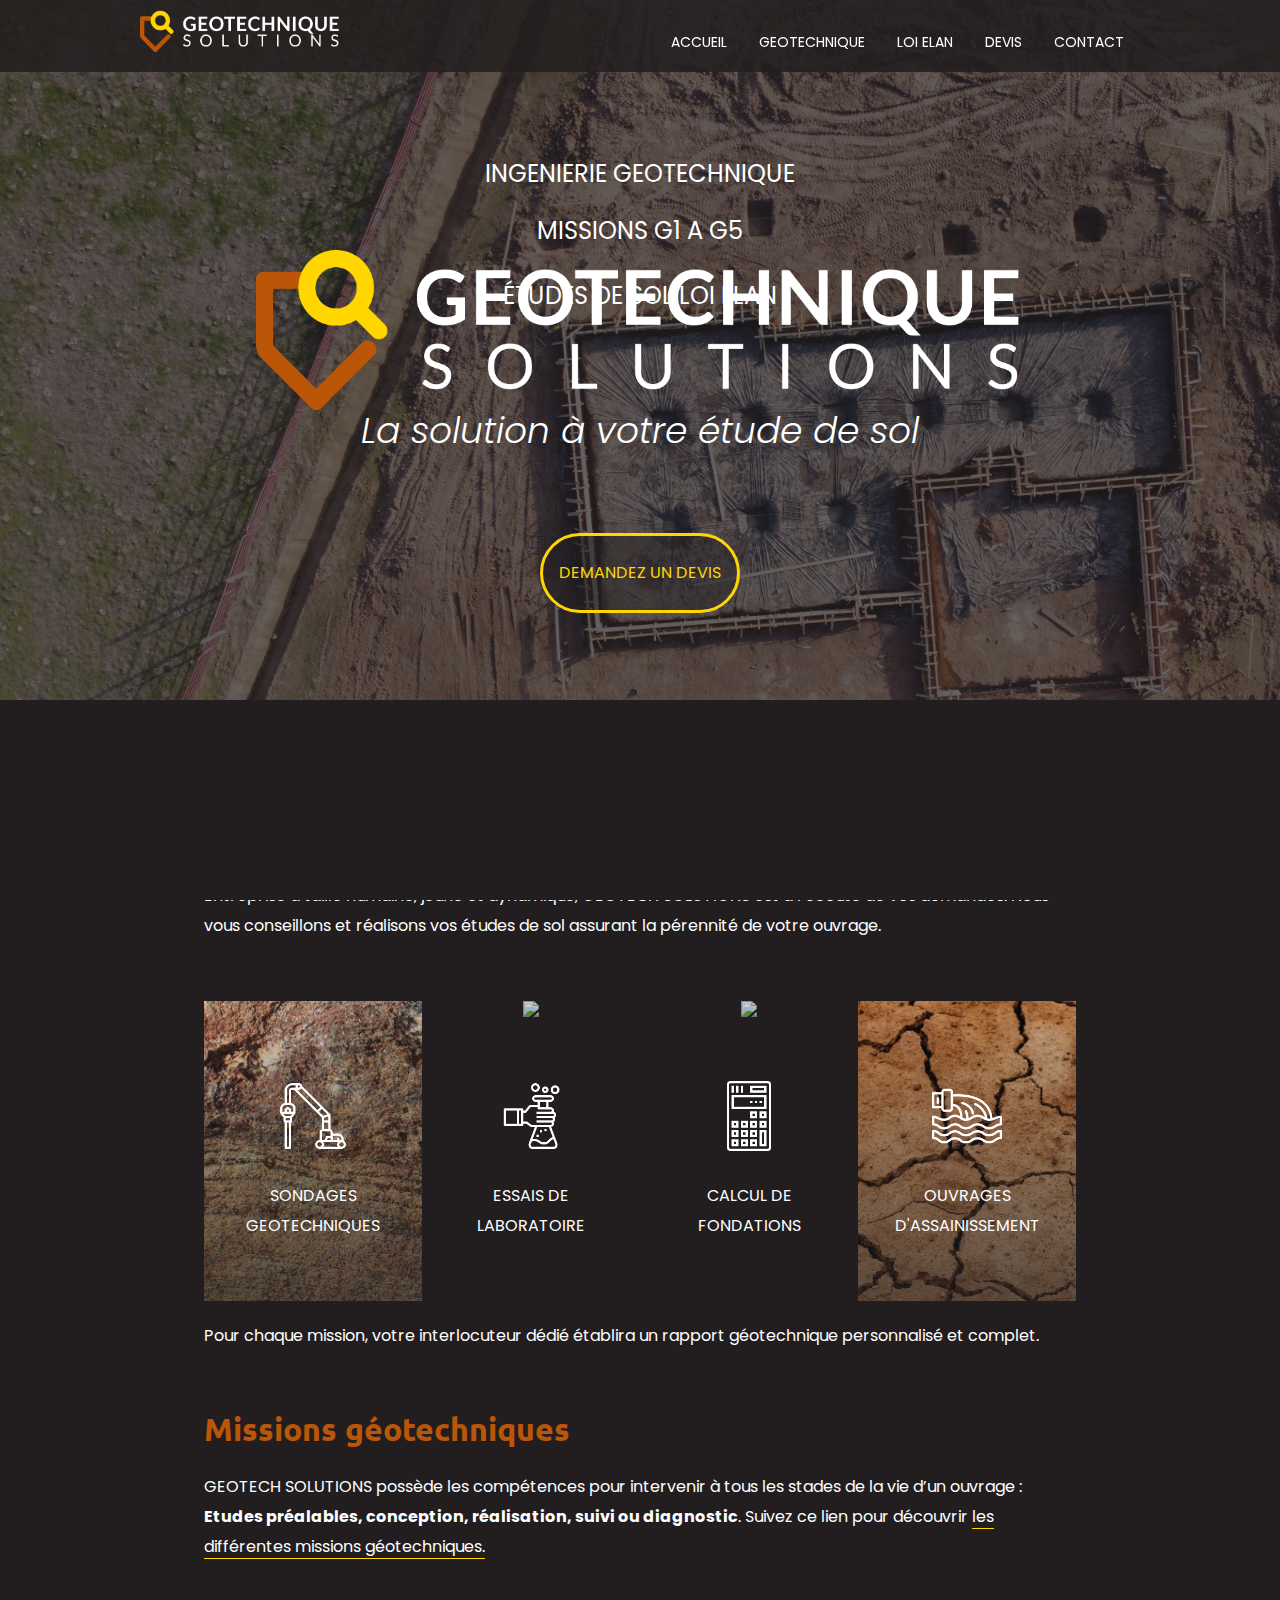
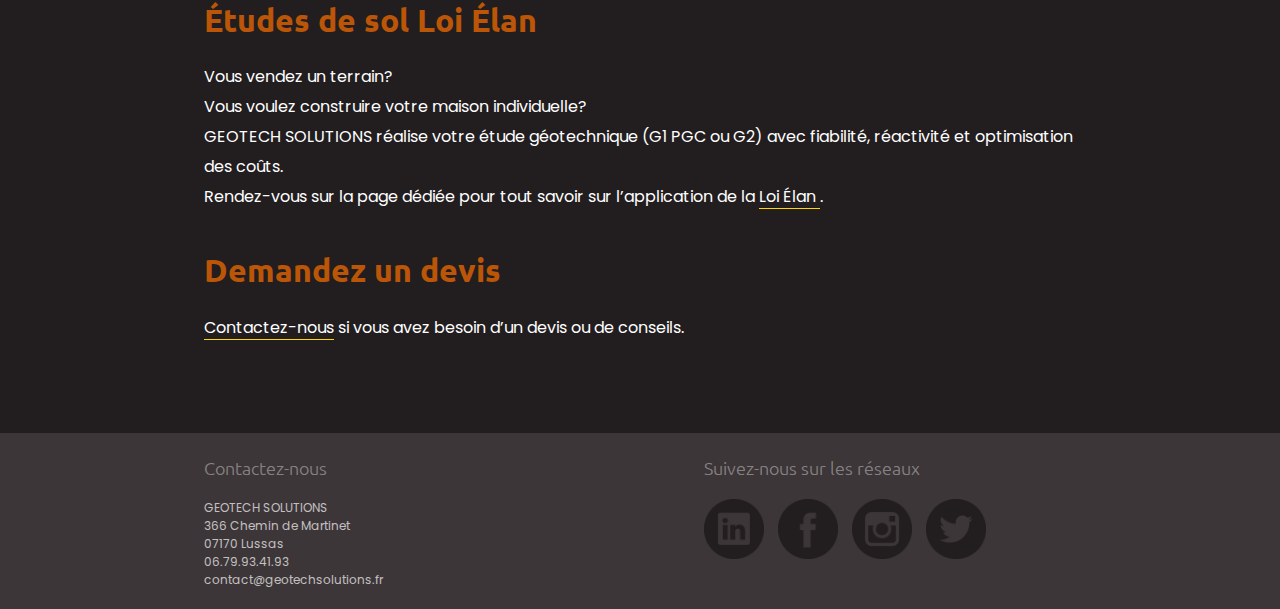
==== commit 1816d6c0: "Add files via upload" ====
--- a/index.html
+++ b/index.html
@@ -2,18 +2,23 @@
 <html lang=fr>
     <head>
         <meta charset="utf-8" />
-        <title>Geotech Solutions</title>
+        <title>Geotechnique Solutions</title>
         <link rel="shortcut icon" type="image/ico" href="images/favicon.ico"/>
         <link rel="stylesheet" type="text/css" href="css/style.css"/>
         <link rel="preconnect" href="https://fonts.googleapis.com">
         <link rel="preconnect" href="https://fonts.gstatic.com" crossorigin>
-        <link href="https://fonts.googleapis.com/css2?family=Lato:wght@700&family=Poppins:ital,wght@0,100;0,400;0,700;1,100;1,400;1,700&family=Ubuntu:wght@300;700&display=swap" rel="stylesheet">
+        <link href="https://fonts.googleapis.com/css2?family=Lato:wght@700&family=Poppins:ital,wght@0,100;0,200;0,400;0,700;1,100;1,400;1,700&family=Ubuntu:wght@300;700&display=swap" rel="stylesheet">
     </head>
 
     <body>
+        <div id="intro">
+            <img id="img_geotechnique" src="images/GEOTECHNIQUE.png"/>
+            <img id="img_solutions" src="images/SOLUTIONS.png"/>
+            <img id="img_logo" src="images/logo_simplifie.png"/>
+        </div>
         <header>
             <a href="index.html">
-                <img src="images/logo.png" alt="Logo de la société"/>
+                <img src="images/logo.png" alt="Logo de la société GEOTECH SOLUTIONS"/>
             </a>
             <nav>
                 <ul>
@@ -27,9 +32,10 @@
         </header>
         
         <section class="banniere">
-            <h1>GEOTECH SOLUTIONS</h1>
-            <p>Ingénierie géotechnique missions G1 à G5<br> Etudes de sol Loi Élan</p>
-            <p>- La solution à votre étude de sol -</p>
+            <h1>INGENIERIE GEOTECHNIQUE</h1>
+            <p>MISSIONS G1 A G5</p>
+            <p>ÉTUDES DE SOL LOI ÉLAN</p>
+            <p>La solution à votre étude de sol</p>
             <a href="devisparticuliers.html">
                 <button>DEMANDEZ UN DEVIS</button>
             </a>
--- a/css/style.css
+++ b/css/style.css
@@ -130,9 +130,24 @@
   color: #7DA549;
 }
 
+@keyframes clignote {
+  0% {
+    outline: 0px solid #FFD600;
+  }
+  10% {
+    outline: 5px solid #FFD600;
+  }
+  20% {
+    outline: 0px solid #FFD600;
+  }
+  100% {
+    outline: 0px solid #FFD600;
+  }
+}
 button {
   font-size: 16px;
-  background-color: rgba(255, 255, 255, 0.3);
+  background-color: rgba(34, 30, 31, 0.5);
+  background-clip: padding-box;
   color: #FFD600;
   text-align: center;
   height: 80px;
@@ -143,8 +158,10 @@
   transform: scale(1);
   transition: all 200ms;
   font-family: "Poppins", sans-serif;
-}
-button:hover {
+  animation: clignote 5000ms 5000ms;
+  animation-iteration-count: infinite;
+}
+ani button:hover {
   transform: scale(1.1);
   background-color: rgba(255, 214, 0, 0.5);
   color: #fff;
@@ -173,7 +190,7 @@
   display: flex;
   flex: 1;
   justify-content: flex-end;
-  max-width: 1240px;
+  max-width: 800px;
 }
 header nav ul {
   display: flex;
@@ -230,13 +247,13 @@
   margin-top: 50px;
   display: flex;
   justify-content: center;
-  padding: 20px 5%;
+  padding: 20px 0;
   color: rgba(255, 255, 255, 0.7);
 }
 footer div {
   flex: 1;
-  max-width: 600px;
-  padding: 0 30px;
+  max-width: 500px;
+  padding: 0 5%;
 }
 footer h3 {
   width: 100%;
@@ -258,39 +275,166 @@
   color: rgba(255, 255, 255, 0.7);
 }
 
+@keyframes apparition {
+  0% {
+    top: 30px;
+    opacity: 0%;
+    scale: 50%;
+    z-index: 2;
+  }
+  70% {
+    top: 0px;
+    opacity: 100%;
+    scale: 110%;
+    z-index: 2;
+  }
+  100% {
+    top: 0px;
+    opacity: 100%;
+    scale: 100%;
+    z-index: 0;
+  }
+}
+@keyframes disappear {
+  0% {
+    opacity: 1;
+    z-index: 2;
+  }
+  95% {
+    opacity: 0;
+    z-index: 2;
+  }
+  100% {
+    opacity: 0;
+    z-index: -1;
+  }
+}
+#intro {
+  position: absolute;
+  background-color: #221E1F;
+  padding: 250px 20%;
+  width: 100%;
+  height: 100%;
+  animation: disappear 1000ms 2000ms;
+  animation-fill-mode: both;
+}
+
+@keyframes fromleft {
+  0% {
+    transform: translateX(150%);
+  }
+  100% {
+    transform: translateX(0%);
+  }
+}
+@keyframes fromright {
+  0% {
+    transform: translateX(-150%);
+  }
+  100% {
+    transform: translateX(0%);
+  }
+}
+@keyframes frombig {
+  0% {
+    transform: scale(2000%) translateX(-100%);
+  }
+  100% {
+    transform: scale(100%) translateX(0%);
+  }
+}
+#img_geotechnique, #img_solutions, #img_logo {
+  display: block;
+  position: absolute;
+  z-index: 2;
+}
+
+#img_geotechnique {
+  width: 60%;
+  padding-left: 12%;
+  animation: fromleft 1000ms 500ms;
+  animation-fill-mode: both;
+}
+
+#img_solutions {
+  width: 60%;
+  padding-left: 12.5%;
+  padding-top: 6%;
+  animation: fromright 1000ms 500ms;
+  animation-fill-mode: both;
+}
+
+#img_logo {
+  width: 11%;
+  animation: frombig 1000ms 500ms;
+  animation-timing-function: ease-out;
+  animation-fill-mode: both;
+}
+
 .banniere {
-  background: linear-gradient(rgba(34, 30, 31, 0.7), rgba(34, 30, 31, 0.7)), url("../images/chantier1.jpeg");
-  height: 550px;
+  background: linear-gradient(rgba(34, 30, 31, 0.7) 0%, rgba(34, 30, 31, 0.7) 100%), url("../images/chantier1.jpeg");
+  height: 700px;
   background-size: cover;
   background-attachment: fixed;
   line-height: 45px;
   text-align: center;
   padding: 130px 5% 60px 5%;
   margin-bottom: 40px;
+  display: flex;
+  flex-direction: column;
+  align-items: center;
+  position: relative;
+  overflow: hidden;
 }
 .banniere h1 {
-  font-family: "Lato", sans-serif;
-  font-weight: 700;
-  font-size: 32px;
+  position: relative;
+  font-family: "Poppins", sans-serif;
+  font-weight: 400;
+  font-size: 24px;
   color: #fff;
+  margin-top: 20px;
+  padding: 10px 50px;
+  top: 0;
+  opacity: 100%;
+  scale: 100%;
+  animation: apparition 1000ms 2000ms;
+  animation-fill-mode: both;
 }
 .banniere p {
   font-size: 24px;
+  text-align: center;
+  width: 800px;
+  padding: 10px 50px;
+  font-weight: 400;
+  top: 0;
+  opacity: 100%;
+  scale: 100%;
+  animation: apparition 1000ms;
+  animation-fill-mode: both;
+  z-index: 0;
+}
+.banniere p:nth-of-type(1) {
+  animation-delay: 2700ms;
+}
+.banniere p:nth-of-type(2) {
+  animation-delay: 3400ms;
+}
+.banniere p:last-of-type {
+  position: relative;
+  left: 0;
+  opacity: 1;
+  animation: none;
+  font-style: italic;
+  padding: 80px 0;
+  font-size: 36px;
   font-weight: 300;
-  text-align: center;
-}
-.banniere p:last-of-type {
-  font-size: 26px;
-  font-style: italic;
-  font-weight: 400;
-  padding: 0 0 60px 0;
 }
 
 .presentation, .details {
-  padding: 20px 0 0 0;
-  width: 90%;
+  padding: 20px 5% 0 5%;
+  width: 100%;
   margin: auto;
-  max-width: 900px;
+  max-width: 1000px;
 }
 .presentation > h2, .presentation > p, .details > h2, .details > p {
   width: 100%;
@@ -385,7 +529,7 @@
 }
 .loi_elan div {
   width: 100%;
-  max-width: 1200px;
+  max-width: 1000px;
   margin: auto;
 }
 .loi_elan ul {
@@ -509,7 +653,7 @@
   cursor: pointer;
 }
 .loi_elan .explanation .br {
-  border-style: dotted;
+  border-style: solid;
   height: 30px;
 }
 .loi_elan .explanation .br1 {
@@ -815,7 +959,7 @@
 }
 .loi_elan .explanation:nth-of-type(3) p {
   width: 50%;
-  max-width: 600px;
+  max-width: 500px;
   padding: 2%;
 }
 .loi_elan .explanation:nth-of-type(3) img {
